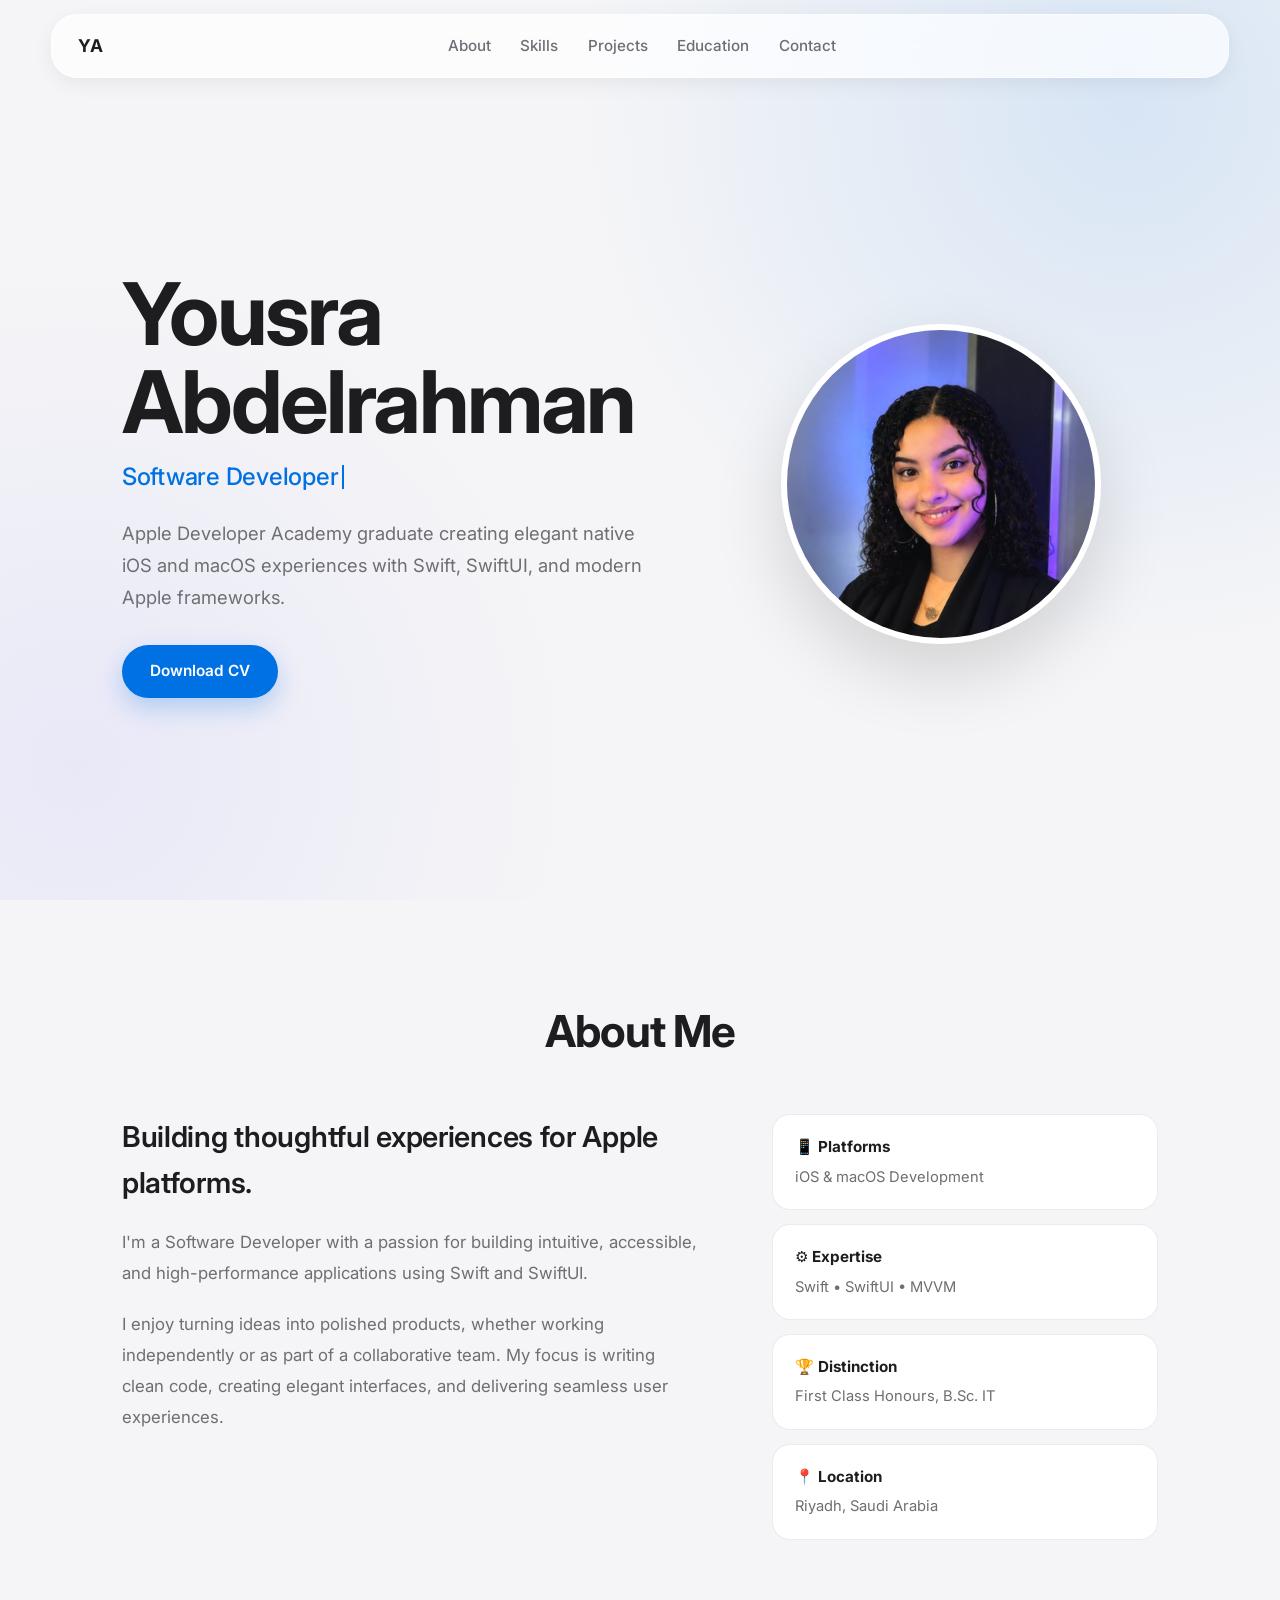
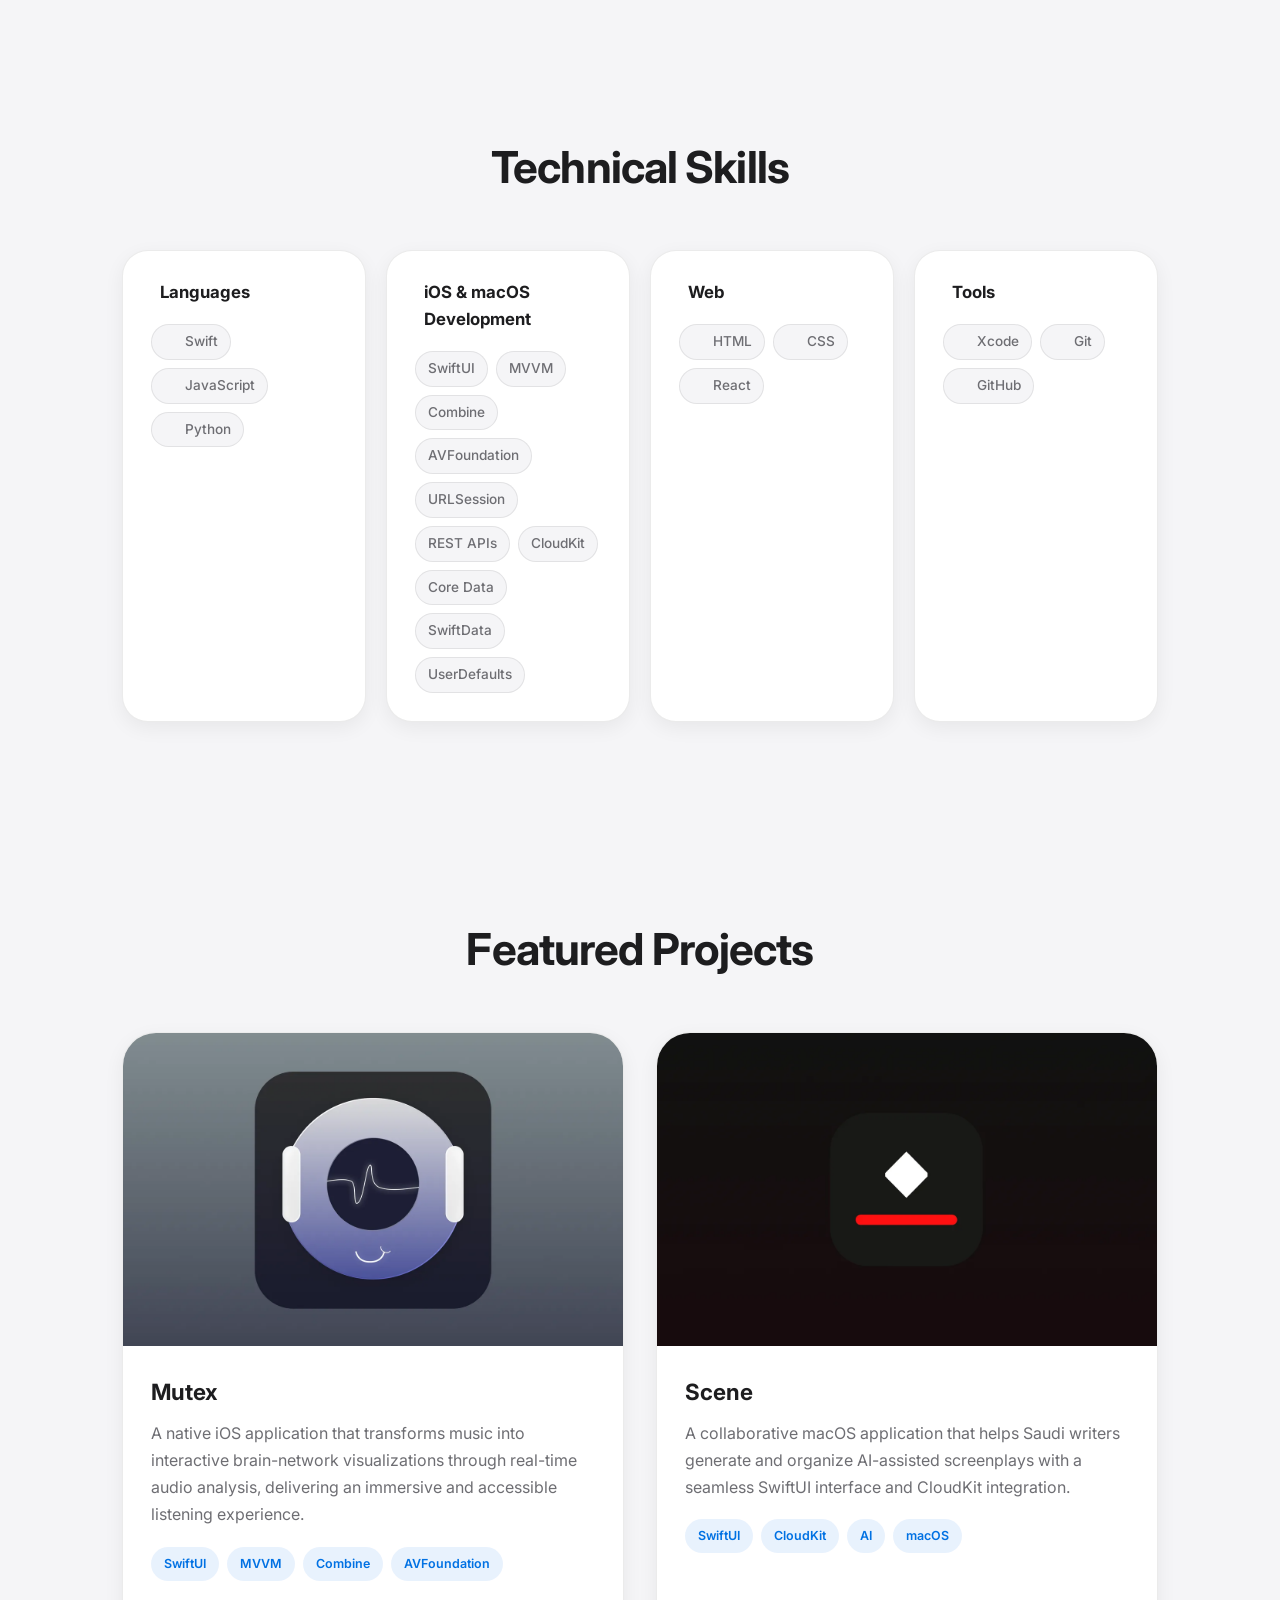
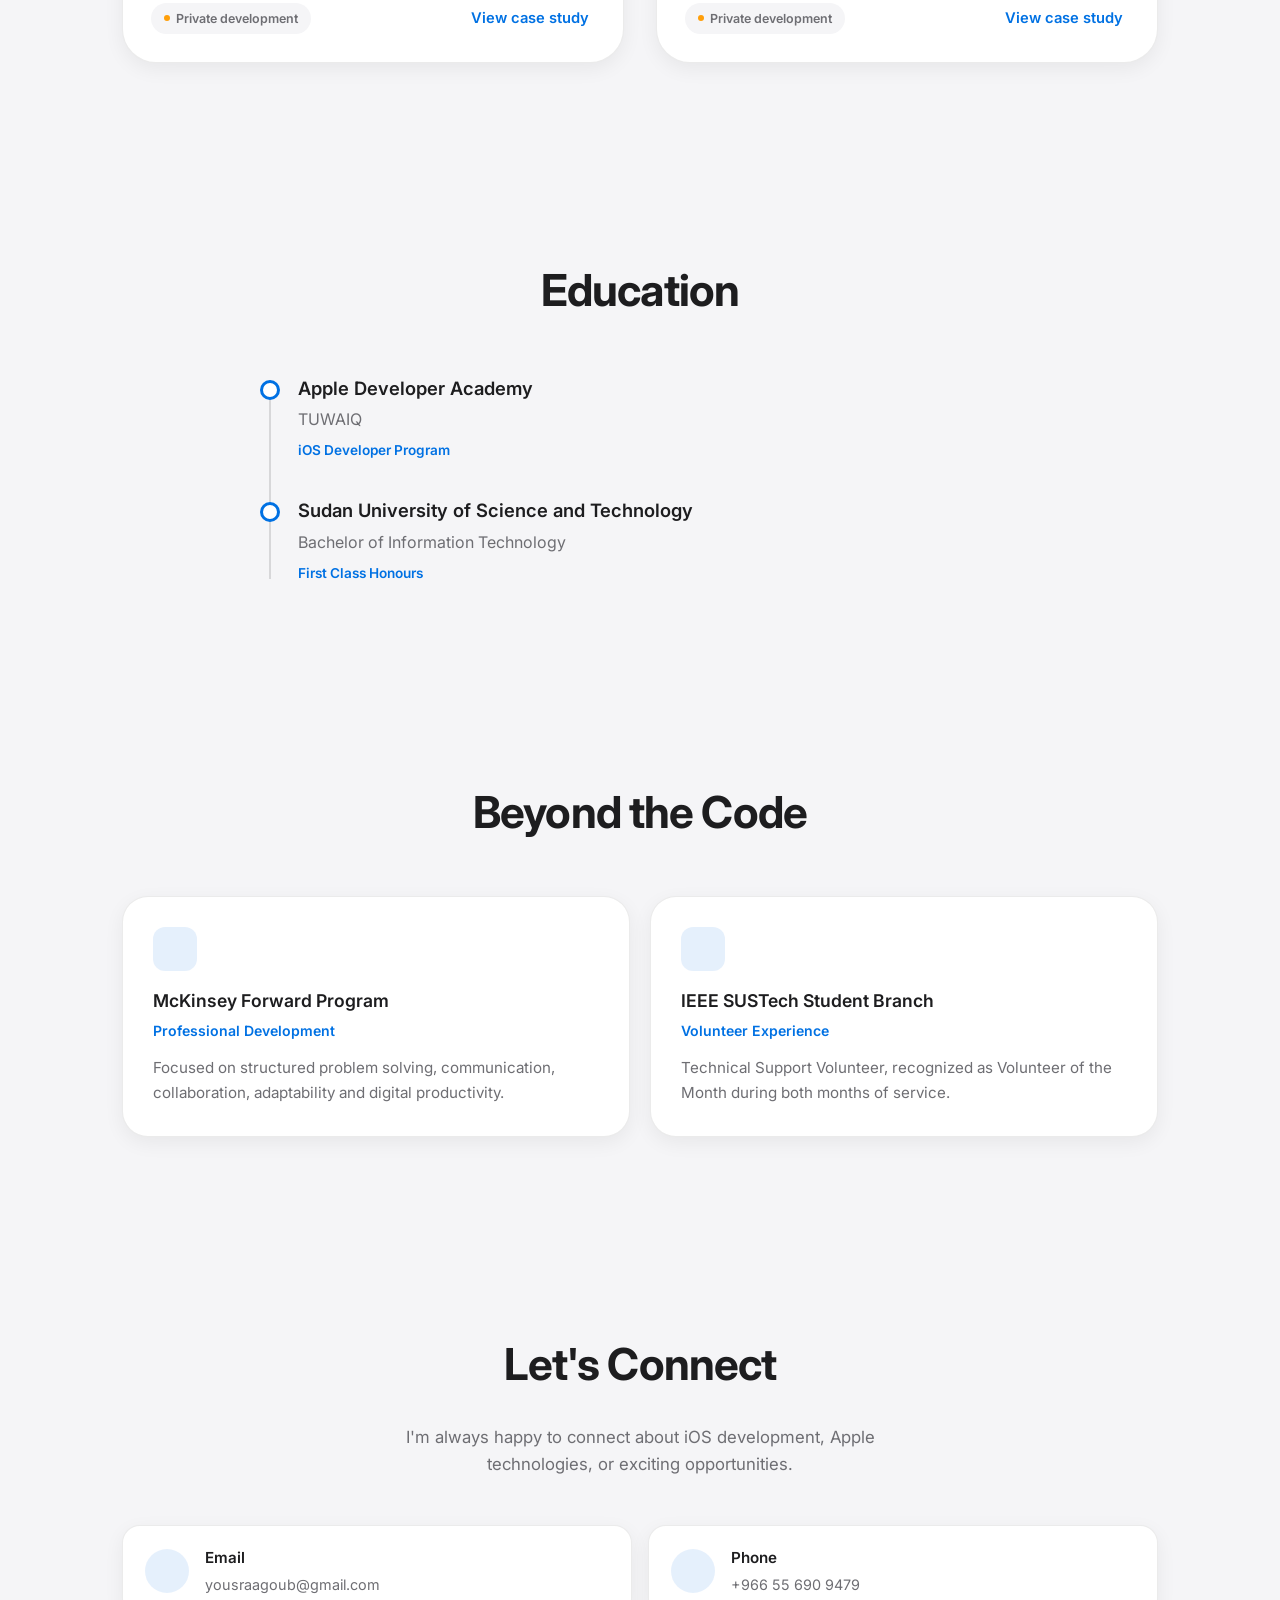
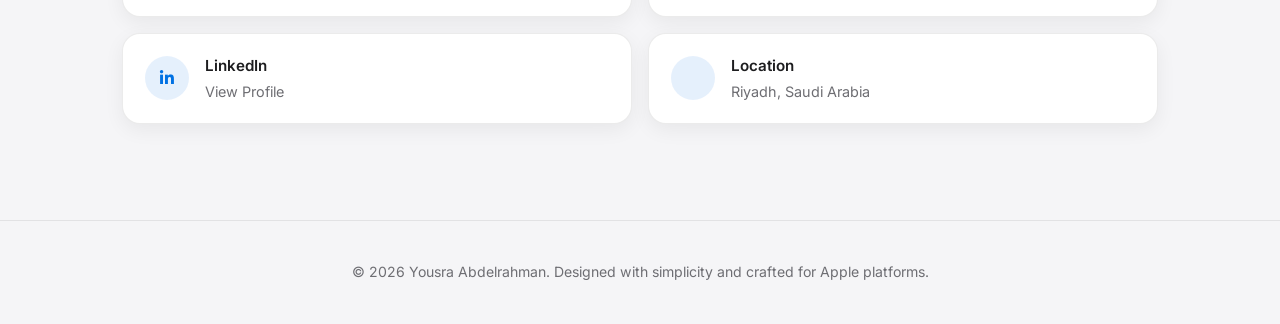
==== index.html @ 07423d0b "Remove commented LinkedIn icon image Removed commented-out LinkedIn icon image from contact card." ====
<!DOCTYPE html>
<html lang="en">
<head>
  
<link rel="stylesheet" href="https://cdnjs.cloudflare.com/ajax/libs/font-awesome/6.7.2/css/all.min.css">
<meta charset="UTF-8">
<meta name="viewport" content="width=device-width, initial-scale=1.0">

<title>Yousra Abdelrahman | iOS & Software Developer</title>

<meta name="description" content="Portfolio of Yousra Abdelrahman, Apple Developer Academy graduate specializing in Swift, SwiftUI, iOS and macOS development.">
<meta name="keywords" content="iOS Developer, Swift, SwiftUI, Apple Developer Academy, Portfolio">

<meta property="og:title" content="Yousra Abdelrahman | iOS & Software Developer">
<meta property="og:description" content="Apple Developer Academy graduate building native iOS and macOS apps with Swift and SwiftUI.">
<meta property="og:type" content="website">
<meta property="og:image" content="assets/profile.jpg">
<meta name="theme-color" content="#0071e3">

<link rel="stylesheet" href="style.css">

<link rel="preconnect" href="https://fonts.googleapis.com">
<link rel="preconnect" href="https://fonts.gstatic.com" crossorigin>
<link href="https://fonts.googleapis.com/css2?family=Inter:wght@400;500;600;700&display=swap" rel="stylesheet">

<script type="application/ld+json">
{
  "@context": "https://schema.org",
  "@type": "Person",
  "name": "Yousra Abdelrahman",
  "jobTitle": "iOS & Software Developer",
  "description": "Apple Developer Academy graduate specializing in Swift, SwiftUI, iOS and macOS development.",
  "email": "mailto:yousraagoub@gmail.com",
  "sameAs": ["https://linkedin.com/in/yousra-a-5026151b5"],
  "address": { "@type": "PostalAddress", "addressLocality": "Riyadh", "addressCountry": "SA" }
}
</script>
</head>

<body>

<script>
(function(){
  try{
    var t = localStorage.getItem("theme");
    var dark = t === "dark" || (!t && window.matchMedia("(prefers-color-scheme: dark)").matches);
    if (dark) document.body.classList.add("dark");
  } catch(e) {}
})();
</script>

<div id="progress-bar"></div>

<header>
<nav class="navbar">
  <a href="#" class="logo">YA</a>

  <ul class="nav-links">
    <li><a href="#about">About</a></li>
    <li><a href="#skills">Skills</a></li>
    <li><a href="#projects">Projects</a></li>
    <li><a href="#education">Education</a></li>
    <li><a href="#contact">Contact</a></li>
  </ul>

  <div class="nav-actions">
    <button id="themeToggle" class="icon-btn" aria-label="Toggle dark mode">
      <i data-lucide="moon"></i>
    </button>
    <button class="icon-btn menu-btn" aria-label="Toggle menu" aria-expanded="false">
      <i data-lucide="menu"></i>
    </button>
  </div>
</nav>
</header>

<main>

<!-- HERO -->
<section class="hero">
  <div class="hero-container">
    <div class="hero-text">
      <h1>Yousra Abdelrahman</h1>
      <h2><span class="typing">Software Developer</span></h2>
      <p class="hero-description">
        Apple Developer Academy graduate creating elegant native iOS and macOS experiences with Swift, SwiftUI, and modern Apple frameworks.
      </p>
      <div class="hero-buttons">
        <a href="assets/Yousra_Abdelrahman_CV.pdf" class="btn btn-primary" download>Download CV</a>
      </div>
    </div>

    <div class="hero-image">
      <div class="image-card">
        <img src="assets/profile.jpg" alt="Portrait of Yousra Abdelrahman" width="320" height="320">
      </div>
    </div>
  </div>
</section>

<!-- ABOUT -->
<section id="about">
  <div class="section-title reveal">About Me</div>

  <div class="about-layout">
    <div class="about-text reveal">
      <h3>Building thoughtful experiences for Apple platforms.</h3>
      <p>
        I'm a Software Developer with a passion for building intuitive, accessible, and high-performance applications using Swift and SwiftUI.
      </p>
      <p>
        I enjoy turning ideas into polished products, whether working independently or as part of a collaborative team. My focus is writing clean code, creating elegant interfaces, and delivering seamless user experiences.
      </p>
    </div>

    <div class="about-highlights">
      <div class="highlight-card"><h4>📱 Platforms</h4><p>iOS & macOS Development</p></div>
      <div class="highlight-card"><h4>⚙️ Expertise</h4><p>Swift • SwiftUI • MVVM</p></div>
      <div class="highlight-card"><h4>🏆 Distinction</h4><p>First Class Honours, B.Sc. IT</p></div>
      <div class="highlight-card"><h4>📍 Location</h4><p>Riyadh, Saudi Arabia</p></div>
    </div>
  </div>
</section>

<!-- SKILLS -->
<section id="skills">
  <div class="section-title reveal">Technical Skills</div>

  <div class="skills-grid">
    <div class="skill-card reveal">
      <h3><i data-lucide="languages"></i> Languages</h3>
      <ul>
        <li><img class="skill-logo" src="https://cdn.simpleicons.org/swift/6e6e73" alt="" loading="lazy">Swift</li>
        <li><img class="skill-logo" src="https://cdn.simpleicons.org/javascript/6e6e73" alt="" loading="lazy">JavaScript</li>
        <li><img class="skill-logo" src="https://cdn.simpleicons.org/python/6e6e73" alt="" loading="lazy">Python</li>
      </ul>
    </div>
    <div class="skill-card reveal">
      <h3><i data-lucide="smartphone"></i> iOS & macOS Development</h3>
      <ul><li>SwiftUI</li><li>MVVM</li><li>Combine</li><li>AVFoundation</li><li>URLSession</li><li>REST APIs</li><li>CloudKit</li><li>Core Data</li><li>SwiftData</li><li>UserDefaults</li></ul>
    </div>
    <div class="skill-card reveal">
      <h3><i data-lucide="code-xml"></i> Web</h3>
      <ul>
        <li><img class="skill-logo" src="https://cdn.simpleicons.org/html5/6e6e73" alt="" loading="lazy">HTML</li>
        <li><img class="skill-logo" src="https://cdn.simpleicons.org/css/6e6e73" alt="" loading="lazy">CSS</li>
        <li><img class="skill-logo" src="https://cdn.simpleicons.org/react/6e6e73" alt="" loading="lazy">React</li>
      </ul>
    </div>
    <div class="skill-card reveal">
      <h3><i data-lucide="wrench"></i> Tools</h3>
      <ul>
        <li><img class="skill-logo" src="https://cdn.simpleicons.org/xcode/6e6e73" alt="" loading="lazy">Xcode</li>
        <li><img class="skill-logo" src="https://cdn.simpleicons.org/git/6e6e73" alt="" loading="lazy">Git</li>
        <li><img class="skill-logo" src="https://cdn.simpleicons.org/github/6e6e73" alt="" loading="lazy">GitHub</li>
      </ul>
    </div>
  </div>
</section>

<!-- PROJECTS -->
<section id="projects">
  <div class="section-title reveal">Featured Projects</div>

  <div class="projects-grid">

    <a href="projects/mutex.html" class="project-card reveal">
      <div class="project-thumb"><img src="assets/mutex.webp" alt="Mutex app screenshot" loading="lazy" width="1800" height="810"></div>
      <div class="project-content">
        <h3>Mutex</h3>
        <p>A native iOS application that transforms music into interactive brain-network visualizations through real-time audio analysis, delivering an immersive and accessible listening experience.</p>
        <div class="tags">
          <span>SwiftUI</span><span>MVVM</span><span>Combine</span><span>AVFoundation</span>
        </div>
        <div class="project-footer">
          <span class="project-status"><span class="dot"></span> Private development</span>
          <span class="project-link">View case study <i data-lucide="arrow-right"></i></span>
        </div>
      </div>
    </a>

    <a href="projects/scene.html" class="project-card reveal">
      <div class="project-thumb"><img src="assets/scene.webp" alt="Scene app screenshot" loading="lazy" width="1800" height="810"></div>
      <div class="project-content">
        <h3>Scene</h3>
        <p>A collaborative macOS application that helps Saudi writers generate and organize AI-assisted screenplays with a seamless SwiftUI interface and CloudKit integration.</p>
        <div class="tags">
          <span>SwiftUI</span><span>CloudKit</span><span>AI</span><span>macOS</span>
        </div>
        <div class="project-footer">
          <span class="project-status"><span class="dot"></span> Private development</span>
          <span class="project-link">View case study <i data-lucide="arrow-right"></i></span>
        </div>
      </div>
    </a>

  </div>
</section>

<!-- EDUCATION -->
<section id="education">
  <div class="section-title reveal">Education</div>

  <div class="timeline">
    <div class="timeline-item reveal">
      <h3>Apple Developer Academy</h3>
      <p>TUWAIQ</p>
      <span>iOS Developer Program</span>
    </div>
    <div class="timeline-item reveal">
      <h3>Sudan University of Science and Technology</h3>
      <p>Bachelor of Information Technology</p>
      <span>First Class Honours</span>
    </div>
  </div>
</section>

<!-- BEYOND THE CODE (Professional Development + Volunteering, merged) -->
<section id="beyond">
  <div class="section-title reveal">Beyond the Code</div>

  <div class="beyond-grid">
    <div class="beyond-card reveal">
      <div class="beyond-icon"><i data-lucide="briefcase-business"></i></div>
      <h3>McKinsey Forward Program</h3>
      <p class="beyond-org">Professional Development</p>
      <p>Focused on structured problem solving, communication, collaboration, adaptability and digital productivity.</p>
    </div>

    <div class="beyond-card reveal">
      <div class="beyond-icon"><i data-lucide="heart-handshake"></i></div>
      <h3>IEEE SUSTech Student Branch</h3>
      <p class="beyond-org">Volunteer Experience</p>
      <p>Technical Support Volunteer, recognized as Volunteer of the Month during both months of service.</p>
    </div>
  </div>
</section>

<!-- CONTACT -->
<section id="contact">
  <div class="section-title reveal">Let's Connect</div>
  <p class="contact-intro reveal">
    I'm always happy to connect about iOS development, Apple technologies, or exciting opportunities.
  </p>

  <div class="contact-grid">
    <a class="contact-card reveal" href="mailto:yousraagoub@gmail.com">
      <span class="icon-wrap"><i data-lucide="mail"></i></span>
      <div><h3>Email</h3><p>yousraagoub@gmail.com</p></div>
    </a>

    <a class="contact-card reveal" href="tel:+966556909479">
      <span class="icon-wrap"><i data-lucide="phone"></i></span>
      <div><h3>Phone</h3><p>+966 55 690 9479</p></div>
    </a>

    <a class="contact-card reveal" href="https://linkedin.com/in/yousra-a-5026151b5" target="_blank" rel="noopener">
      <span class="icon-wrap"><i class="fa-brands fa-linkedin-in"></i></span>
      <div><h3>LinkedIn</h3><p>View Profile</p></div>
    </a>

    <div class="contact-card reveal">
      <span class="icon-wrap"><i data-lucide="map-pin"></i></span>
      <div><h3>Location</h3><p>Riyadh, Saudi Arabia</p></div>
    </div>
  </div>
</section>

</main>

<footer>
  <p>© <span class="current-year">2026</span> Yousra Abdelrahman. Designed with simplicity and crafted for Apple platforms.</p>
</footer>

<button class="back-to-top" aria-label="Back to top">
  <i data-lucide="arrow-up"></i>
</button>

<script src="https://unpkg.com/lucide@latest"></script>
<script src="script.js"></script>

</body>
</html>
---- style.css ----
/* ==========================================================
   Yousra Ali — Portfolio
   Design system + components (mobile-first)
   ========================================================== */

/* ---------- Design tokens ---------- */
:root{
  /* color */
  --accent:#0071e3;
  --accent-hover:#2997ff;
  --bg:#f5f5f7;
  --surface:#ffffff;
  --surface-2:#fbfbfd;
  --text:#1d1d1f;
  --text-secondary:#6e6e73;
  --border:rgba(0,0,0,.08);
  --border-strong:rgba(0,0,0,.12);
  --shadow-sm:0 6px 20px rgba(0,0,0,.06);
  --shadow-md:0 16px 40px rgba(0,0,0,.08);
  --shadow-lg:0 30px 70px rgba(0,0,0,.14);

  /* type — SF on Apple devices, Inter everywhere else */
  --font-sans:-apple-system,BlinkMacSystemFont,"SF Pro Display","SF Pro Text","Inter",system-ui,"Segoe UI",Roboto,sans-serif;

  /* radius scale */
  --r-sm:12px;
  --r-md:18px;
  --r-lg:26px;
  --r-xl:34px;
  --r-full:999px;

  /* spacing scale */
  --sp-1:.5rem;
  --sp-2:.75rem;
  --sp-3:1.25rem;
  --sp-4:2rem;
  --sp-5:3rem;
  --sp-6:5rem;
  --sp-7:8rem;

  --navbar-h:64px;
  --ease:cubic-bezier(.22,.61,.36,1);
  --transition:.35s var(--ease);

  --max:1180px;
}

body.dark{
  --bg:#000000;
  --surface:#1c1c1e;
  --surface-2:#161617;
  --text:#f5f5f7;
  --text-secondary:#98989d;
  --border:rgba(255,255,255,.09);
  --border-strong:rgba(255,255,255,.16);
  --shadow-sm:0 6px 20px rgba(0,0,0,.35);
  --shadow-md:0 16px 40px rgba(0,0,0,.45);
  --shadow-lg:0 30px 70px rgba(0,0,0,.55);
}

/* ---------- Reset ---------- */
*,*::before,*::after{margin:0;padding:0;box-sizing:border-box;}
html{scroll-behavior:smooth;}
@media (prefers-reduced-motion:reduce){
  html{scroll-behavior:auto;}
  *,*::before,*::after{animation-duration:.001ms!important;animation-iteration-count:1!important;transition-duration:.001ms!important;scroll-behavior:auto!important;}
}
body{
  font-family:var(--font-sans);
  background:var(--bg);
  color:var(--text);
  line-height:1.6;
  overflow-x:hidden;
  -webkit-font-smoothing:antialiased;
  transition:background .4s var(--ease),color .4s var(--ease);
}
img{max-width:100%;display:block;user-select:none;-webkit-user-drag:none;}
a{color:inherit;text-decoration:none;}
ul{list-style:none;}
button{font-family:inherit;border:none;background:none;cursor:pointer;color:inherit;}
input,textarea{font-family:inherit;}
::selection{background:var(--accent);color:#fff;}

::-webkit-scrollbar{width:10px;}
::-webkit-scrollbar-thumb{background:var(--accent);border-radius:20px;}
::-webkit-scrollbar-track{background:transparent;}

button:focus-visible,a:focus-visible{
  outline:2px solid var(--accent);
  outline-offset:4px;
  border-radius:6px;
}

/* ---------- Layout helpers ---------- */
.container{width:min(var(--max),92%);margin-inline:auto;}

section{
  padding-block:clamp(4rem,5vw + 2rem,7rem);
  padding-inline:6%;
  position:relative;
}

.section-inner{width:min(var(--max),92%);margin-inline:auto;}

.eyebrow{
  display:inline-block;
  font-size:.8rem;
  font-weight:600;
  letter-spacing:.06em;
  text-transform:uppercase;
  color:var(--accent);
  margin-bottom:var(--sp-2);
}

.section-title{
  font-size:clamp(1.9rem,1.4rem + 2vw,2.75rem);
  font-weight:700;
  letter-spacing:-.02em;
  margin-bottom:var(--sp-5);
  text-align:center;
}

.section-title.align-left{text-align:left;margin-bottom:var(--sp-4);}

/* ---------- Progress bar ---------- */
#progress-bar{
  position:fixed;
  top:0;left:0;
  width:0%;
  height:3px;
  background:var(--accent);
  z-index:1100;
  transition:width .1s linear;
}

/* ---------- Header / Nav ---------- */
header{
  position:fixed;
  top:0;left:0;
  width:100%;
  z-index:1000;
  display:flex;
  justify-content:center;
  padding-top:14px;
  pointer-events:none;
}

.navbar{
  width:min(1180px,92%);
  min-height:var(--navbar-h);
  padding:0 10px 0 22px;
  display:flex;
  align-items:center;
  justify-content:space-between;
  background:rgba(255,255,255,.72);
  backdrop-filter:blur(20px) saturate(160%);
  -webkit-backdrop-filter:blur(20px) saturate(160%);
  border:1px solid rgba(255,255,255,.5);
  border-radius:var(--r-lg);
  box-shadow:var(--shadow-sm);
  transition:box-shadow .3s var(--ease);
  pointer-events:auto;
}

body.dark .navbar{
  background:rgba(28,28,30,.72);
  border:1px solid rgba(255,255,255,.08);
}

header.scrolled .navbar{box-shadow:var(--shadow-md);}

.logo{
  font-size:1.1rem;
  font-weight:700;
  letter-spacing:.02em;
  padding:10px 4px;
}

.nav-links{
  display:flex;
  align-items:center;
  gap:clamp(18px,2vw,32px);
}

.nav-links a{
  color:var(--text-secondary);
  font-weight:500;
  font-size:.95rem;
  transition:color .25s;
  padding:6px 2px;
  position:relative;
}

.nav-links a::after{
  content:"";
  position:absolute;
  left:0;bottom:-2px;
  width:0;height:2px;
  background:var(--accent);
  transition:width .25s var(--ease);
}

.nav-links a:hover,
.nav-links a.active{color:var(--text);}
.nav-links a:hover::after,
.nav-links a.active::after{width:100%;}

.nav-actions{display:flex;align-items:center;gap:6px;}

.icon-btn{
  width:42px;height:42px;
  border-radius:50%;
  display:flex;align-items:center;justify-content:center;
  transition:background .25s,transform .25s;
}
.icon-btn:hover{background:var(--border);transform:translateY(-1px);}
.icon-btn svg{width:19px;height:19px;}

.menu-btn{display:flex;}

@media (min-width:860px){
  .menu-btn{display:none;}
}

/* mobile nav panel */
@media (max-width:859px){
  .nav-links{
    position:fixed;
    top:calc(var(--navbar-h) + 28px);
    left:0;right:0;
    width:min(92%,420px);
    margin-inline:auto;
    background:var(--surface);
    border:1px solid var(--border);
    border-radius:var(--r-lg);
    flex-direction:column;
    align-items:stretch;
    gap:2px;
    padding:14px;
    box-shadow:var(--shadow-lg);
    opacity:0;
    transform:translateY(-12px) scale(.98);
    pointer-events:none;
    transition:opacity .25s var(--ease),transform .25s var(--ease);
  }
  .nav-links.active{
    opacity:1;
    transform:none;
    pointer-events:auto;
  }
  .nav-links a{
    padding:14px 16px;
    border-radius:var(--r-sm);
    font-size:1.02rem;
  }
  .nav-links a:hover{background:var(--bg);}
  .nav-links a::after{display:none;}
}

/* ---------- Buttons ---------- */
.btn{
  display:inline-flex;
  align-items:center;
  justify-content:center;
  gap:8px;
  padding:14px 28px;
  border-radius:var(--r-full);
  font-weight:600;
  font-size:.96rem;
  transition:transform .3s var(--ease),box-shadow .3s var(--ease),background .3s;
  position:relative;
  overflow:hidden;
  white-space:nowrap;
}

.btn-primary{
  background:var(--accent);
  color:#fff;
  box-shadow:0 10px 24px rgba(0,113,227,.25);
}
.btn-primary:hover{background:var(--accent-hover);transform:translateY(-3px);box-shadow:0 16px 32px rgba(0,113,227,.32);}

.btn-secondary{
  background:var(--surface);
  border:1px solid var(--border-strong);
  color:var(--text);
}
.btn-secondary:hover{transform:translateY(-3px);box-shadow:var(--shadow-sm);}

.btn-block{width:100%;}

/* ripple */
.ripple{
  position:absolute;
  border-radius:50%;
  background:rgba(255,255,255,.5);
  transform:scale(0);
  animation:ripple .6s var(--ease);
  pointer-events:none;
}
.btn-secondary .ripple{background:rgba(0,0,0,.08);}
@keyframes ripple{to{transform:scale(2.6);opacity:0;}}

/* ---------- Hero ---------- */
.hero{
  min-height:100svh;
  display:flex;
  align-items:center;
  padding:calc(var(--navbar-h) + 64px) 6% 60px;
  background:
    radial-gradient(circle at 88% 12%,rgba(0,113,227,.12),transparent 40%),
    radial-gradient(circle at 6% 85%,rgba(120,120,255,.10),transparent 35%),
    var(--bg);
}

.hero-container{
  width:min(var(--max),92%);
  margin-inline:auto;
  display:grid;
  grid-template-columns:1fr;
  gap:48px;
  align-items:center;
  text-align:center;
}

.hero-text{max-width:640px;margin-inline:auto;}

.hero-text h1{
  font-size:clamp(2.6rem,8vw,5.4rem);
  font-weight:700;
  line-height:1.02;
  letter-spacing:-.03em;
  margin-bottom:var(--sp-2);
}

.hero-text h2{
  font-size:clamp(1.15rem,3vw,1.5rem);
  font-weight:500;
  color:var(--accent);
  margin-bottom:var(--sp-3);
  letter-spacing:-.01em;
  min-height:1.6em;
}

.typing::after{
  content:"";
  display:inline-block;
  width:2px;height:1em;
  background:var(--accent);
  margin-left:3px;
  vertical-align:-.15em;
  animation:blink 1s step-end infinite;
}
@keyframes blink{50%{opacity:0;}}

.hero-description{
  font-size:clamp(1rem,1.6vw,1.15rem);
  line-height:1.75;
  color:var(--text-secondary);
  margin-bottom:var(--sp-4);
  max-width:540px;
  margin-inline:auto;
}

.hero-buttons{
  display:flex;
  gap:14px;
  flex-wrap:wrap;
  justify-content:center;
}

.hero-image{display:flex;justify-content:center;align-items:center;}

.image-card{position:relative;width:clamp(200px,45vw,320px);}
.image-card::before{
  content:"";
  position:absolute;
  inset:-28px;
  border-radius:50%;
  background:radial-gradient(rgba(0,113,227,.2),transparent 70%);
  z-index:-1;
}

.hero-image img{
  display:block;
  width:clamp(200px,45vw,320px);
  height:clamp(200px,45vw,320px);
  flex-shrink:0;
  object-fit:cover;
  border-radius:50%;
  border:6px solid var(--surface);
  box-shadow:var(--shadow-lg);
}

@media (min-width:900px){
  .hero-container{
    grid-template-columns:1.1fr .9fr;
    text-align:left;
    gap:70px;
  }
  .hero-text{margin-inline:0;}
  .hero-description{margin-inline:0;}
  .hero-buttons{justify-content:flex-start;}
  .hero-image{order:2;}
}

/* ---------- About ---------- */
.about-layout{
  width:min(var(--max),92%);
  margin-inline:auto;
  display:grid;
  gap:36px;
}

@media (min-width:900px){
  .about-layout{grid-template-columns:1.2fr .8fr;gap:70px;align-items:start;}
}

.about-text h3{
  font-size:clamp(1.4rem,2.4vw,1.8rem);
  font-weight:600;
  letter-spacing:-.01em;
  margin-bottom:var(--sp-3);
}

.about-text p{
  color:var(--text-secondary);
  font-size:1.05rem;
  line-height:1.85;
  margin-bottom:var(--sp-3);
}

.about-highlights{display:grid;gap:14px;grid-template-columns:1fr;}
@media (min-width:480px){.about-highlights{grid-template-columns:1fr 1fr;}}
@media (min-width:900px){.about-highlights{grid-template-columns:1fr;}}

.highlight-card{
  background:var(--surface);
  padding:20px 22px;
  border-radius:var(--r-md);
  border:1px solid var(--border);
}
.highlight-card h4{font-size:.95rem;margin-bottom:6px;}
.highlight-card p{color:var(--text-secondary);font-size:.92rem;}

/* ---------- Skills ---------- */
.skills-grid{
  width:min(var(--max),92%);
  margin-inline:auto;
  display:grid;
  grid-template-columns:1fr;
  gap:20px;
}
@media (min-width:600px){.skills-grid{grid-template-columns:1fr 1fr;}}
@media (min-width:1000px){.skills-grid{grid-template-columns:repeat(4,1fr);}}

.skill-card{
  background:var(--surface);
  padding:28px;
  border-radius:var(--r-lg);
  border:1px solid var(--border);
  box-shadow:var(--shadow-sm);
}
.skill-card h3{
  font-size:1.05rem;
  margin-bottom:18px;
  display:flex;
  align-items:center;
  gap:9px;
}
.skill-card h3 svg{
  width:19px;height:19px;
  color:var(--accent);
  flex-shrink:0;
}
.skill-card ul{display:flex;flex-wrap:wrap;gap:8px;}
.skill-card li{
  display:inline-flex;
  align-items:center;
  gap:7px;
  font-size:.85rem;
  font-weight:500;
  color:var(--text-secondary);
  background:var(--bg);
  border:1px solid var(--border);
  padding:6px 12px;
  border-radius:var(--r-full);
}
.skill-logo{width:14px;height:14px;flex-shrink:0;}

/* ---------- Projects ---------- */
.projects-grid{
  width:min(var(--max),92%);
  margin-inline:auto;
  display:grid;
  grid-template-columns:1fr;
  gap:32px;
}
@media (min-width:720px){.projects-grid{grid-template-columns:1fr 1fr;}}

.project-card{
  display:flex;
  flex-direction:column;
  background:var(--surface);
  border-radius:var(--r-xl);
  overflow:hidden;
  border:1px solid var(--border);
  box-shadow:var(--shadow-sm);
  transition:transform .4s var(--ease),box-shadow .4s var(--ease);
}
@media (hover:hover){
  .project-card:hover{transform:translateY(-8px);box-shadow:var(--shadow-lg);}
  .project-card:hover .project-thumb img{transform:scale(1.045);}
}

.project-thumb{
  aspect-ratio:16/10;
  overflow:hidden;
  background:var(--surface-2);
}
.project-thumb img{
  width:100%;height:100%;
  object-fit:cover;
  transition:transform .6s var(--ease);
}

.project-content{padding:28px;display:flex;flex-direction:column;flex:1;}

.project-content h3{font-size:1.4rem;font-weight:700;margin-bottom:10px;}
.project-content p{color:var(--text-secondary);line-height:1.7;margin-bottom:18px;}

.tags{display:flex;flex-wrap:wrap;gap:8px;margin-bottom:22px;}
.tags span{
  font-size:.78rem;
  font-weight:600;
  padding:7px 13px;
  border-radius:var(--r-full);
  background:rgba(0,113,227,.09);
  color:var(--accent);
}
body.dark .tags span{background:rgba(41,151,255,.14);}

.project-footer{
  margin-top:auto;
  display:flex;
  align-items:center;
  justify-content:space-between;
  gap:12px;
  flex-wrap:wrap;
}

.project-link{
  display:inline-flex;
  align-items:center;
  gap:6px;
  font-weight:600;
  font-size:.92rem;
  color:var(--accent);
}
.project-link svg{width:16px;height:16px;transition:transform .25s var(--ease);}
.project-card:hover .project-link svg{transform:translateX(3px);}

.project-status{
  display:inline-flex;
  align-items:center;
  gap:6px;
  padding:6px 13px;
  border-radius:var(--r-full);
  background:var(--bg);
  color:var(--text-secondary);
  font-size:.78rem;
  font-weight:600;
}
.project-status .dot{width:6px;height:6px;border-radius:50%;background:#ff9f0a;}

/* ---------- Timeline (Education) ---------- */
.timeline{
  width:min(760px,92%);
  margin-inline:auto;
  position:relative;
}
.timeline::before{
  content:"";
  position:absolute;
  left:9px;top:6px;bottom:6px;
  width:2px;
  background:var(--border-strong);
}
.timeline-item{position:relative;padding-left:38px;margin-bottom:34px;}
.timeline-item:last-child{margin-bottom:0;}
.timeline-item::before{
  content:"";
  position:absolute;
  left:0;top:6px;
  width:20px;height:20px;
  border-radius:50%;
  background:var(--surface);
  border:3px solid var(--accent);
}
.timeline-item h3{font-size:1.15rem;font-weight:600;margin-bottom:4px;}
.timeline-item p{color:var(--text-secondary);margin-bottom:4px;}
.timeline-item span{font-size:.85rem;font-weight:600;color:var(--accent);}

/* ---------- Beyond the code (volunteering + prof dev) ---------- */
.beyond-grid{
  width:min(var(--max),92%);
  margin-inline:auto;
  display:grid;
  grid-template-columns:1fr;
  gap:20px;
}
@media (min-width:700px){.beyond-grid{grid-template-columns:1fr 1fr;}}

.beyond-card{
  background:var(--surface);
  border:1px solid var(--border);
  border-radius:var(--r-lg);
  padding:30px;
  box-shadow:var(--shadow-sm);
}
.beyond-icon{
  width:44px;height:44px;
  border-radius:12px;
  background:rgba(0,113,227,.1);
  color:var(--accent);
  display:flex;align-items:center;justify-content:center;
  margin-bottom:16px;
}
body.dark .beyond-icon{background:rgba(41,151,255,.16);}
.beyond-icon svg{width:22px;height:22px;}
.beyond-card h3{font-size:1.1rem;font-weight:600;margin-bottom:4px;}
.beyond-card .beyond-org{color:var(--accent);font-size:.88rem;font-weight:600;margin-bottom:12px;}
.beyond-card p{color:var(--text-secondary);font-size:.95rem;line-height:1.7;}

/* ---------- Contact ---------- */
.contact-intro{
  max-width:560px;
  margin:0 auto var(--sp-5);
  text-align:center;
  color:var(--text-secondary);
  font-size:1.05rem;
  margin-top:-24px;
}

.contact-grid{
  width:min(var(--max),92%);
  margin-inline:auto;
  display:grid;
  grid-template-columns:1fr;
  gap:16px;
}
@media (min-width:640px){.contact-grid{grid-template-columns:1fr 1fr;}}

.contact-card{
  display:flex;
  align-items:center;
  gap:16px;
  padding:20px 22px;
  background:var(--surface);
  border:1px solid var(--border);
  border-radius:var(--r-md);
  box-shadow:var(--shadow-sm);
  transition:transform .3s var(--ease),box-shadow .3s var(--ease);
}
@media (hover:hover){
  a.contact-card:hover{transform:translateY(-5px);box-shadow:var(--shadow-md);}
}
.contact-card .icon-wrap{
  width:44px;height:44px;
  flex-shrink:0;
  border-radius:50%;
  background:rgba(0,113,227,.1);
  color:var(--accent);
  display:flex;align-items:center;justify-content:center;
}
body.dark .contact-card .icon-wrap{background:rgba(41,151,255,.16);}
.contact-card .icon-wrap svg,
.contact-card .icon-wrap img{width:19px;height:19px;}
.contact-card h3{font-size:.95rem;font-weight:600;margin-bottom:2px;}
.contact-card p{color:var(--text-secondary);font-size:.9rem;word-break:break-word;}

/* ---------- Footer ---------- */
footer{
  padding:40px 6%;
  border-top:1px solid var(--border);
  text-align:center;
}
footer p{color:var(--text-secondary);font-size:.88rem;}

/* ---------- Back to top ---------- */
.back-to-top{
  position:fixed;
  right:18px;
  bottom:18px;
  width:46px;height:46px;
  border-radius:50%;
  background:var(--surface);
  border:1px solid var(--border);
  color:var(--text);
  display:flex;align-items:center;justify-content:center;
  box-shadow:var(--shadow-md);
  opacity:0;
  transform:translateY(10px);
  pointer-events:none;
  transition:opacity .3s var(--ease),transform .3s var(--ease);
  z-index:900;
}
.back-to-top.show{opacity:1;transform:none;pointer-events:auto;}
.back-to-top svg{width:18px;height:18px;}

/* ---------- Scroll reveal ---------- */
.reveal{opacity:0;transform:translateY(28px);transition:opacity .8s var(--ease),transform .8s var(--ease);}
.reveal.active{opacity:1;transform:none;}

/* ==========================================================
   Project case-study page
   ========================================================== */

.case-hero{
  padding-top:calc(var(--navbar-h) + 100px);
  padding-bottom:40px;
}

.case-back{
  display:inline-flex;
  align-items:center;
  gap:6px;
  color:var(--text-secondary);
  font-weight:500;
  font-size:.92rem;
  margin-bottom:28px;
  transition:color .25s,transform .25s;
}
.case-back:hover{color:var(--accent);transform:translateX(-3px);}
.case-back svg{width:16px;height:16px;}

.case-eyebrow{display:flex;gap:10px;flex-wrap:wrap;margin-bottom:18px;}
.case-badge{
  display:inline-flex;align-items:center;gap:6px;
  padding:7px 14px;border-radius:var(--r-full);
  font-size:.8rem;font-weight:600;
  background:var(--surface);border:1px solid var(--border);
  color:var(--text-secondary);
}
.case-badge .dot{width:6px;height:6px;border-radius:50%;background:#ff9f0a;}

.case-hero h1{
  font-size:clamp(2.4rem,6vw,4rem);
  font-weight:700;
  letter-spacing:-.03em;
  margin-bottom:16px;
}
.case-hero .case-tagline{
  font-size:clamp(1.05rem,2vw,1.3rem);
  color:var(--text-secondary);
  max-width:700px;
  margin-bottom:30px;
}

/* showcase gallery — real app/product screenshots (already framed by device mockups) */
.showcase-grid{
  width:min(var(--max),92%);
  margin-inline:auto;
  display:grid;
  grid-template-columns:1fr;
  gap:28px;
}
@media (min-width:640px){
  .showcase-grid.phones{grid-template-columns:repeat(3,1fr);gap:20px;}
}

.showcase-item{
  background:var(--surface);
  border:1px solid var(--border);
  border-radius:var(--r-lg);
  padding:18px 18px 20px;
  box-shadow:var(--shadow-sm);
}
/* .showcase-item img{
  width:100%;
  aspect-ratio: 9 / 16;      
  object-fit: cover;         
  border-radius:var(--r-md);
  display:block;
  margin-bottom:14px;
} */
.showcase-item img{
    width:100%;
    height:auto;
    display:block;
    border-radius:var(--r-md);
    margin-bottom:14px;
}
.showcase-item figcaption{
  color:var(--text-secondary);
  font-size:.92rem;
  line-height:1.6;
  text-align:center;
}

/* demo video, composited inside a real phone-frame screenshot */
.phone-demo-frame{
  position:relative;
  width:min(300px,72vw);
  aspect-ratio:760/1530;
  margin-inline:auto;
}
.phone-demo-frame video{
  position:absolute;
  left:6.7%;
  top:3.3%;
  width:86.6%;
  height:93.4%;
  object-fit:cover;
  border-radius:34px;
  background:#000;
}
.phone-demo-frame img{
  position:absolute;
  inset:0;
  width:100%;
  height:100%;
  pointer-events:none;
  z-index:2;
}

/* at-a-glance */
.glance-grid{
  width:min(var(--max),92%);
  margin-inline:auto;
  display:grid;
  grid-template-columns:1fr 1fr;
  gap:22px 16px;
}
@media (min-width:700px){.glance-grid{grid-template-columns:repeat(4,1fr);}}

.glance-item h4{
  font-size:.78rem;
  text-transform:uppercase;
  letter-spacing:.05em;
  color:var(--text-secondary);
  margin-bottom:6px;
  font-weight:600;
}
.glance-item p{font-size:1.02rem;font-weight:600;}

.case-body{
  width:min(760px,92%);
  margin-inline:auto;
}
.case-body h2{
  font-size:clamp(1.4rem,2.5vw,1.8rem);
  font-weight:700;
  letter-spacing:-.01em;
  margin-bottom:16px;
  margin-top:48px;
}
.case-body h2:first-child{margin-top:0;}
.case-body p{color:var(--text-secondary);font-size:1.05rem;line-height:1.85;margin-bottom:16px;}
.case-body ul{margin-top:8px;}
.case-body li{
  position:relative;
  padding-left:26px;
  color:var(--text-secondary);
  font-size:1.02rem;
  line-height:1.8;
  margin-bottom:10px;
}
.case-body li::before{
  content:"";
  position:absolute;
  left:0;top:.65em;
  width:8px;height:8px;
  border-radius:2px;
  background:var(--accent);
}

.case-cta{
  width:min(760px,92%);
  margin:60px auto 0;
  padding:36px;
  background:var(--surface);
  border:1px solid var(--border);
  border-radius:var(--r-lg);
  text-align:center;
}
.case-cta h3{font-size:1.3rem;margin-bottom:10px;}
.case-cta p{color:var(--text-secondary);margin-bottom:22px;}
.case-cta .hero-buttons{justify-content:center;}

.case-nav-split{
  width:min(var(--max),92%);
  margin:24px auto 0;
  display:flex;
  justify-content:space-between;
  gap:14px;
}
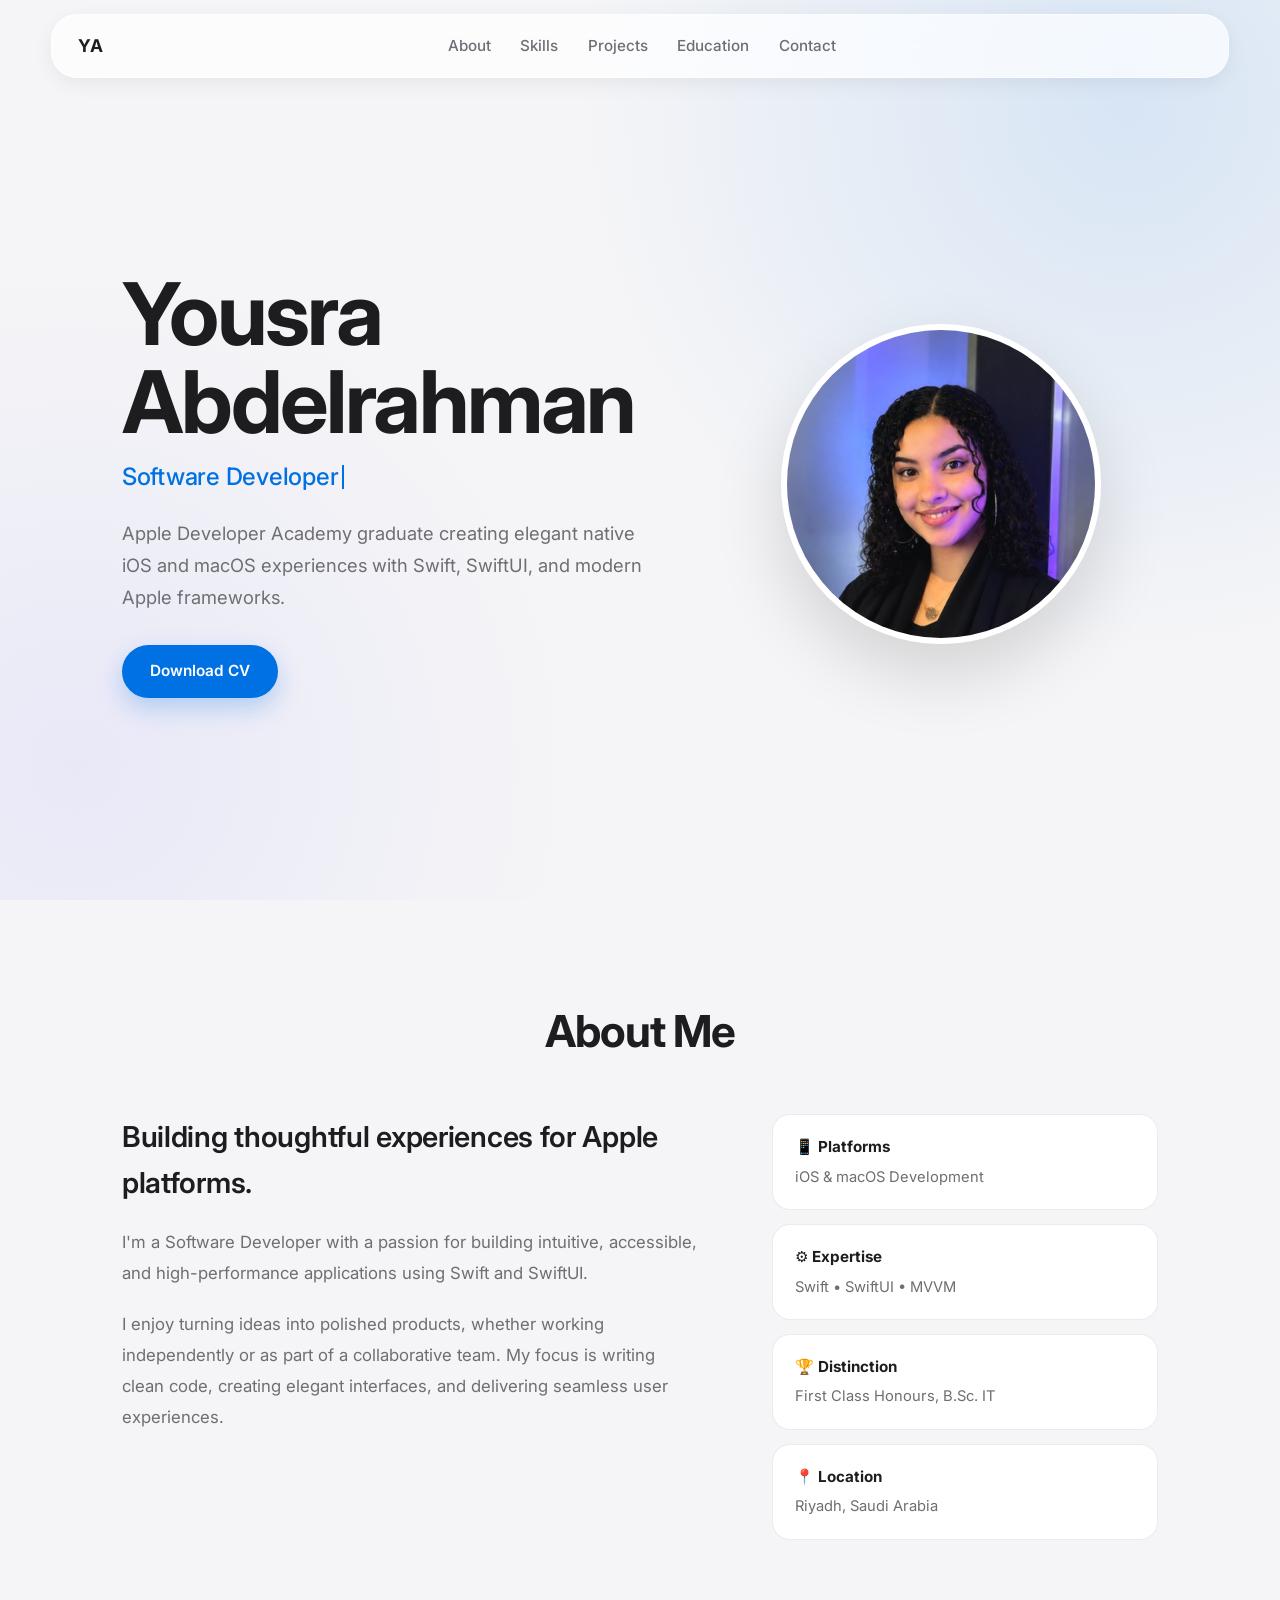
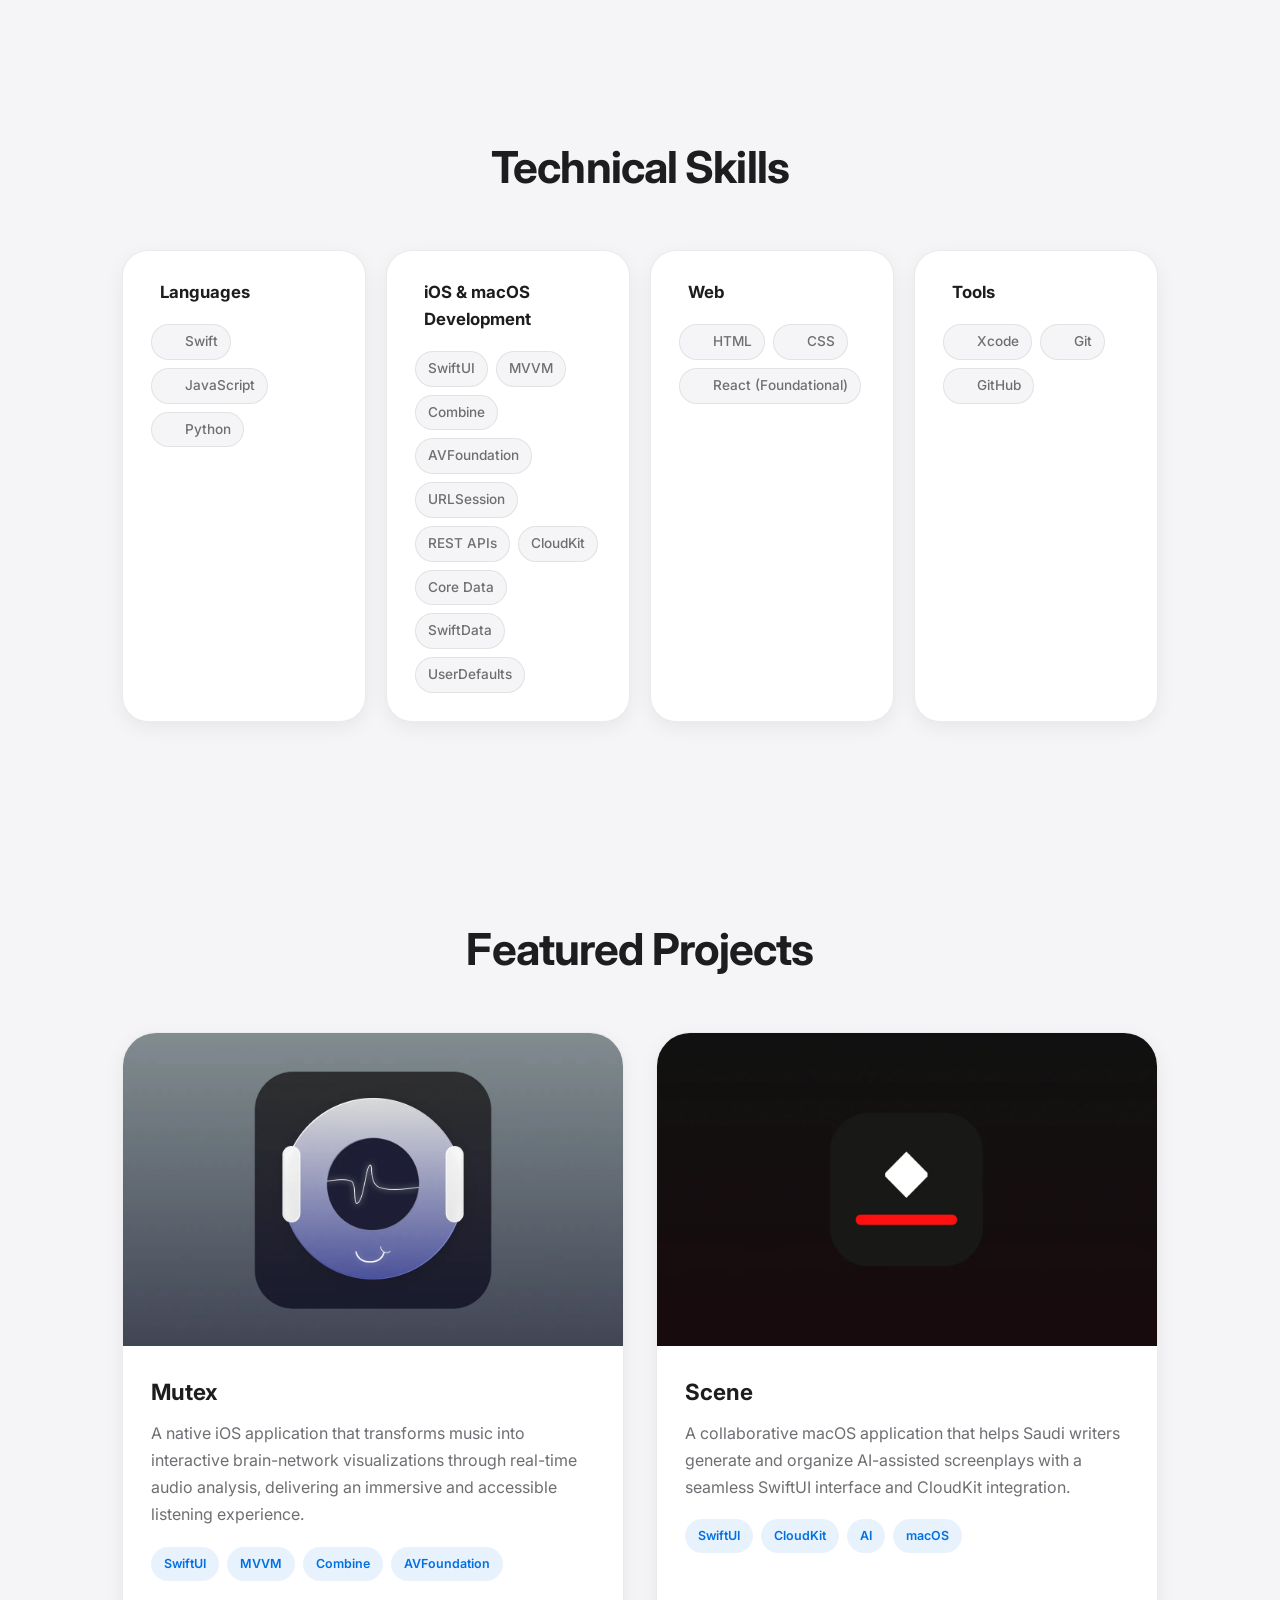
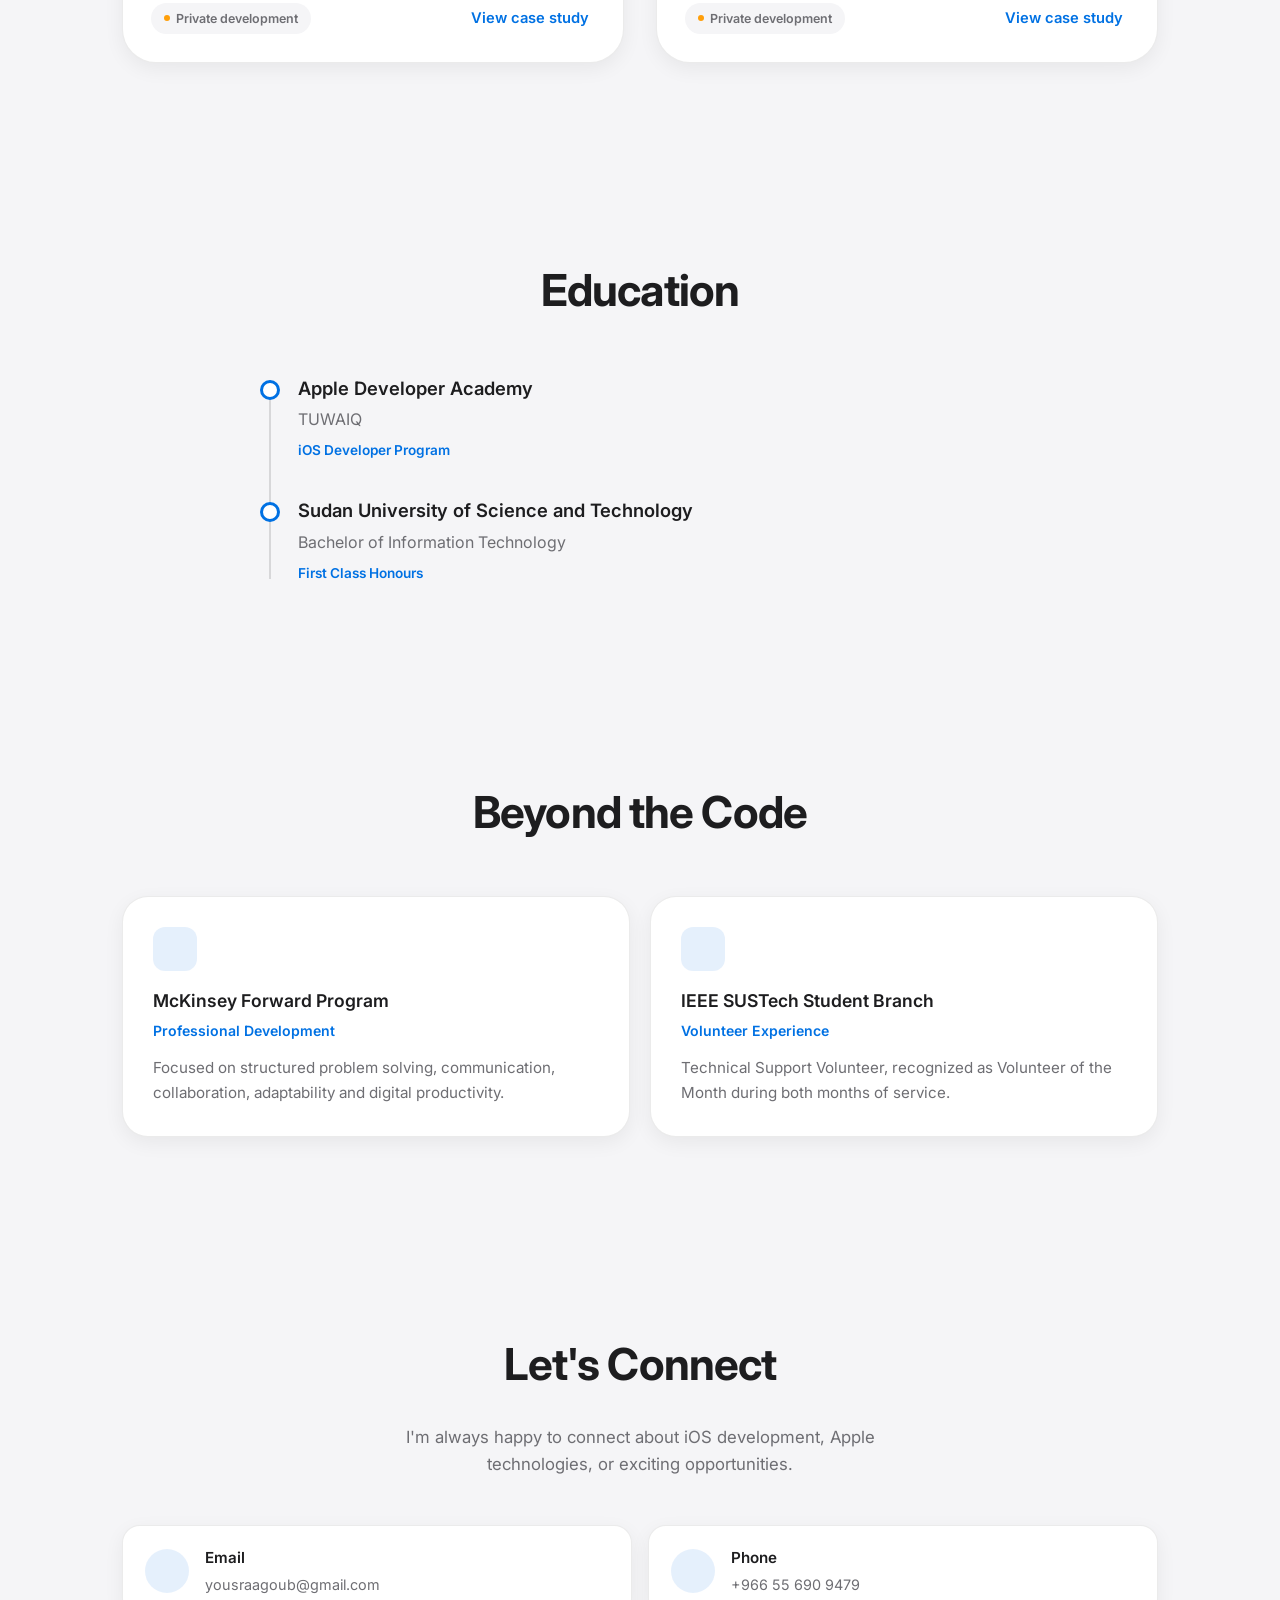
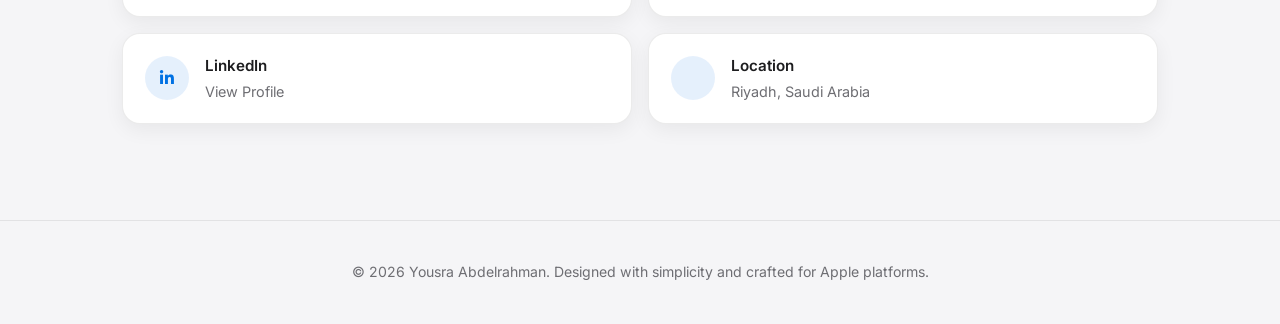
==== commit b8543271: "Update React skill description to 'React (Foundational)'" ====
--- a/index.html
+++ b/index.html
@@ -144,7 +144,7 @@
       <ul>
         <li><img class="skill-logo" src="https://cdn.simpleicons.org/html5/6e6e73" alt="" loading="lazy">HTML</li>
         <li><img class="skill-logo" src="https://cdn.simpleicons.org/css/6e6e73" alt="" loading="lazy">CSS</li>
-        <li><img class="skill-logo" src="https://cdn.simpleicons.org/react/6e6e73" alt="" loading="lazy">React</li>
+        <li><img class="skill-logo" src="https://cdn.simpleicons.org/react/6e6e73" alt="" loading="lazy">React (Foundational) </li>
       </ul>
     </div>
     <div class="skill-card reveal">
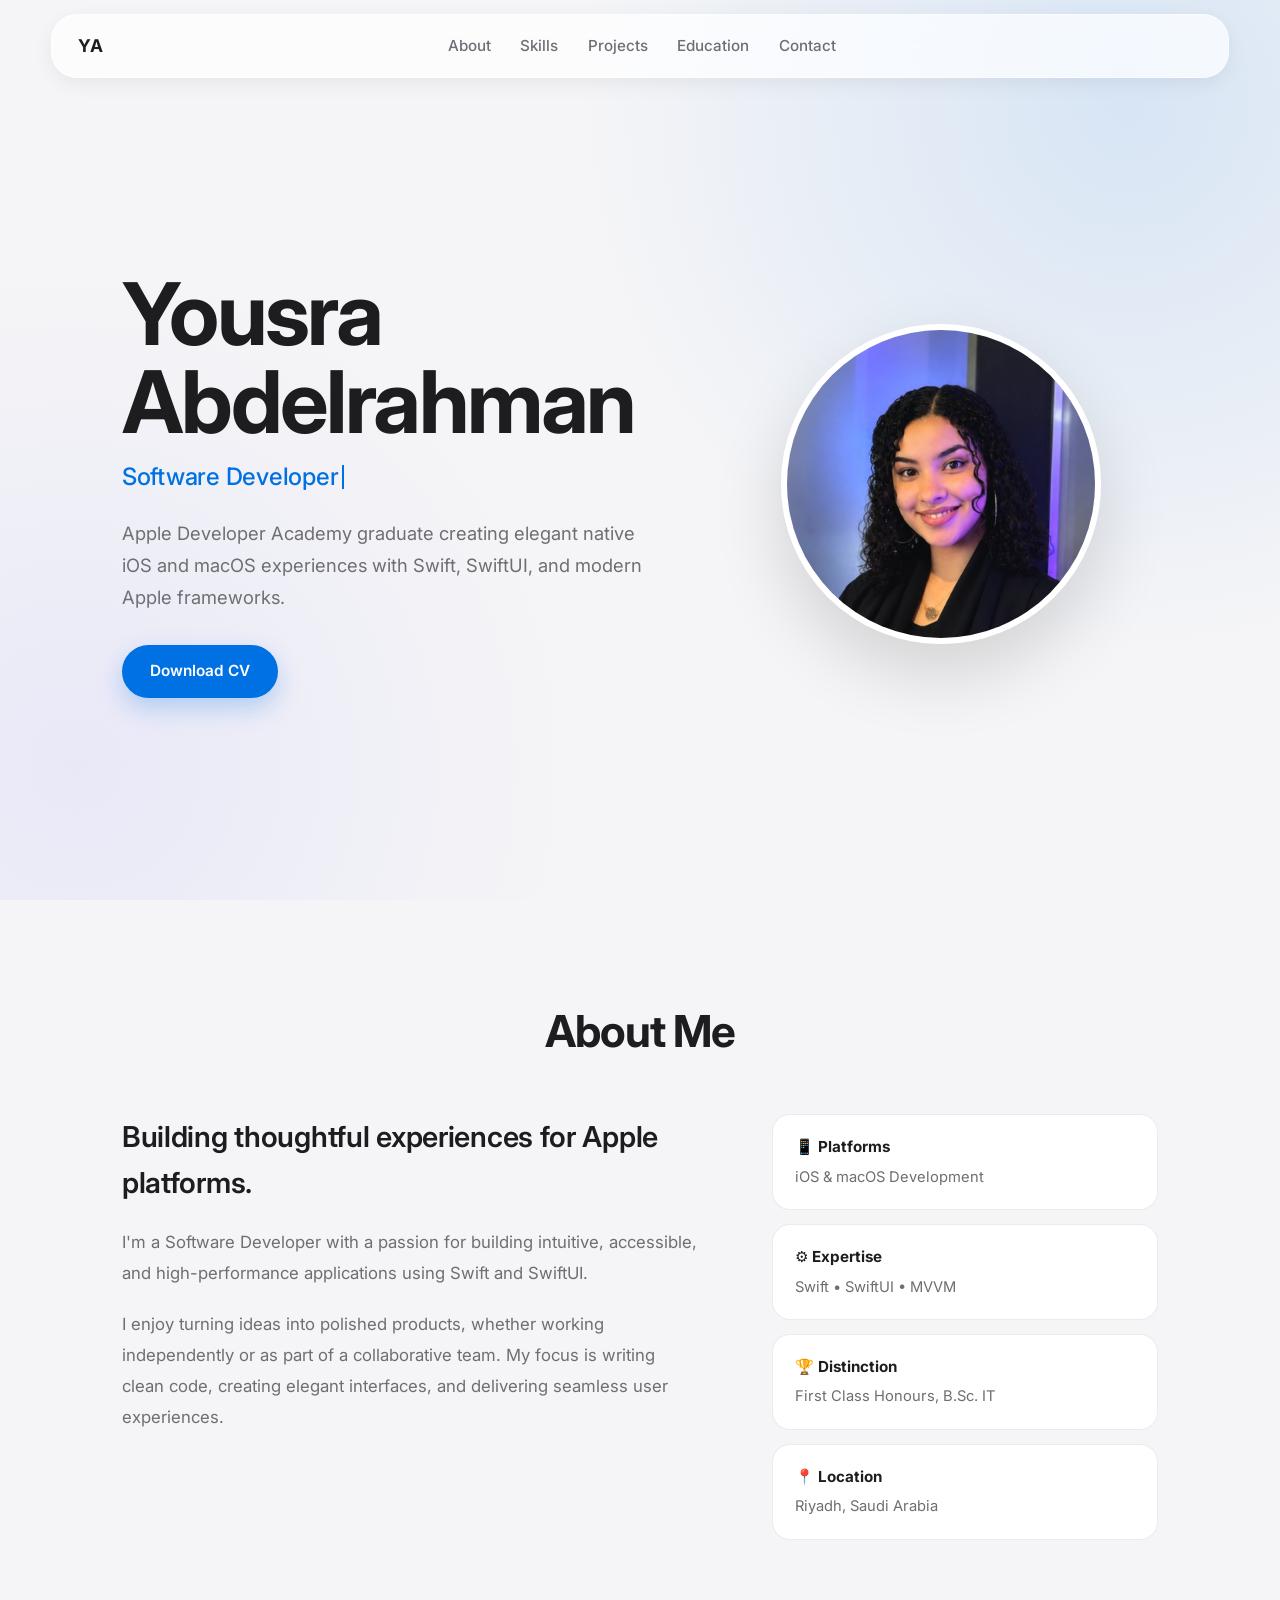
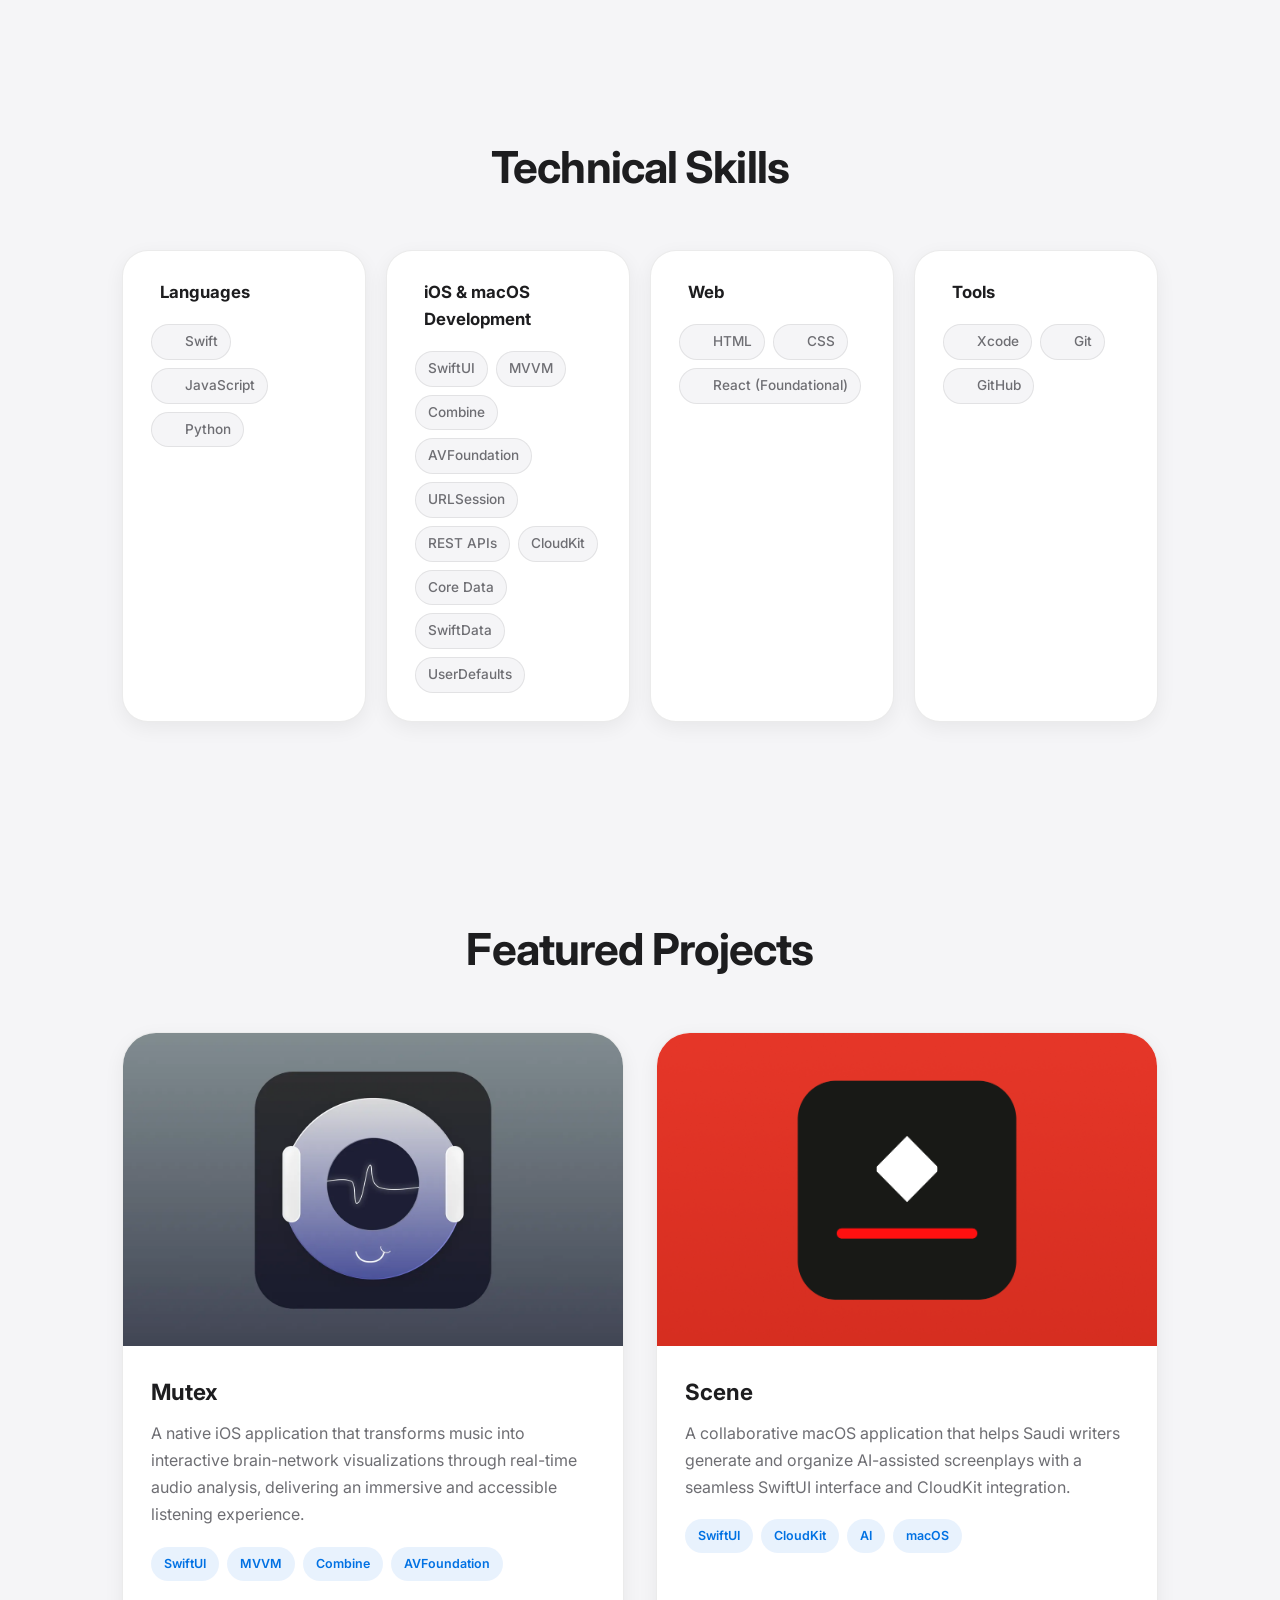
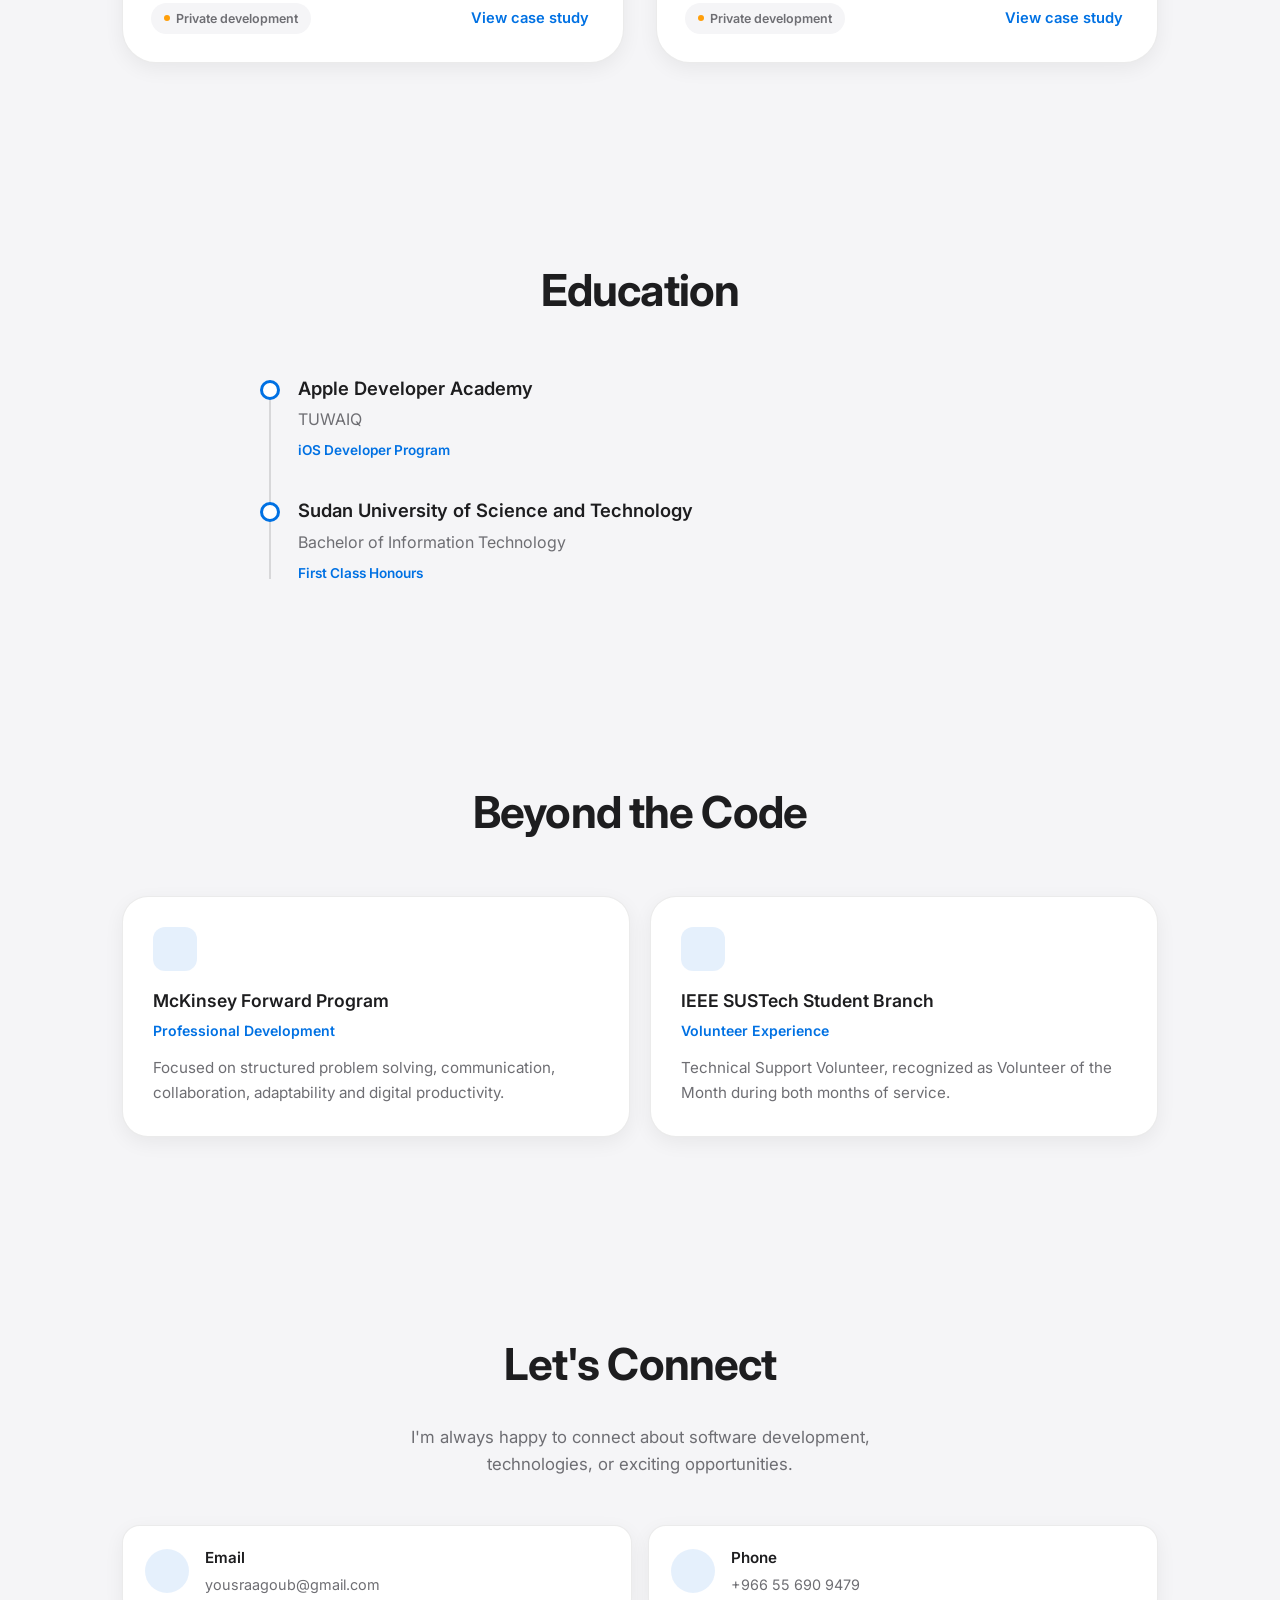
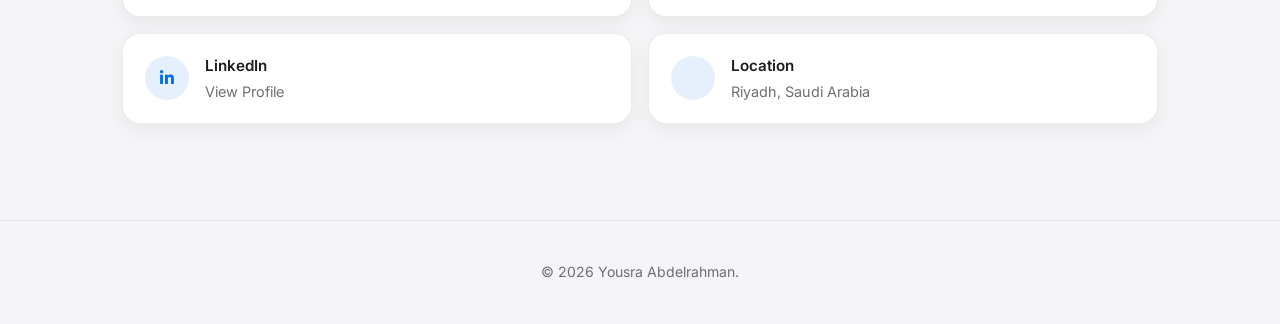
==== commit 35c4d7d5: "Revise contact section and footer text Updated contact intro to reflect broader software development" ====
--- a/index.html
+++ b/index.html
@@ -240,7 +240,7 @@
 <section id="contact">
   <div class="section-title reveal">Let's Connect</div>
   <p class="contact-intro reveal">
-    I'm always happy to connect about iOS development, Apple technologies, or exciting opportunities.
+    I'm always happy to connect about software development, technologies, or exciting opportunities.
   </p>
 
   <div class="contact-grid">
@@ -269,7 +269,7 @@
 </main>
 
 <footer>
-  <p>© <span class="current-year">2026</span> Yousra Abdelrahman. Designed with simplicity and crafted for Apple platforms.</p>
+  <p>© <span class="current-year">2026</span> Yousra Abdelrahman.</p>
 </footer>
 
 <button class="back-to-top" aria-label="Back to top">
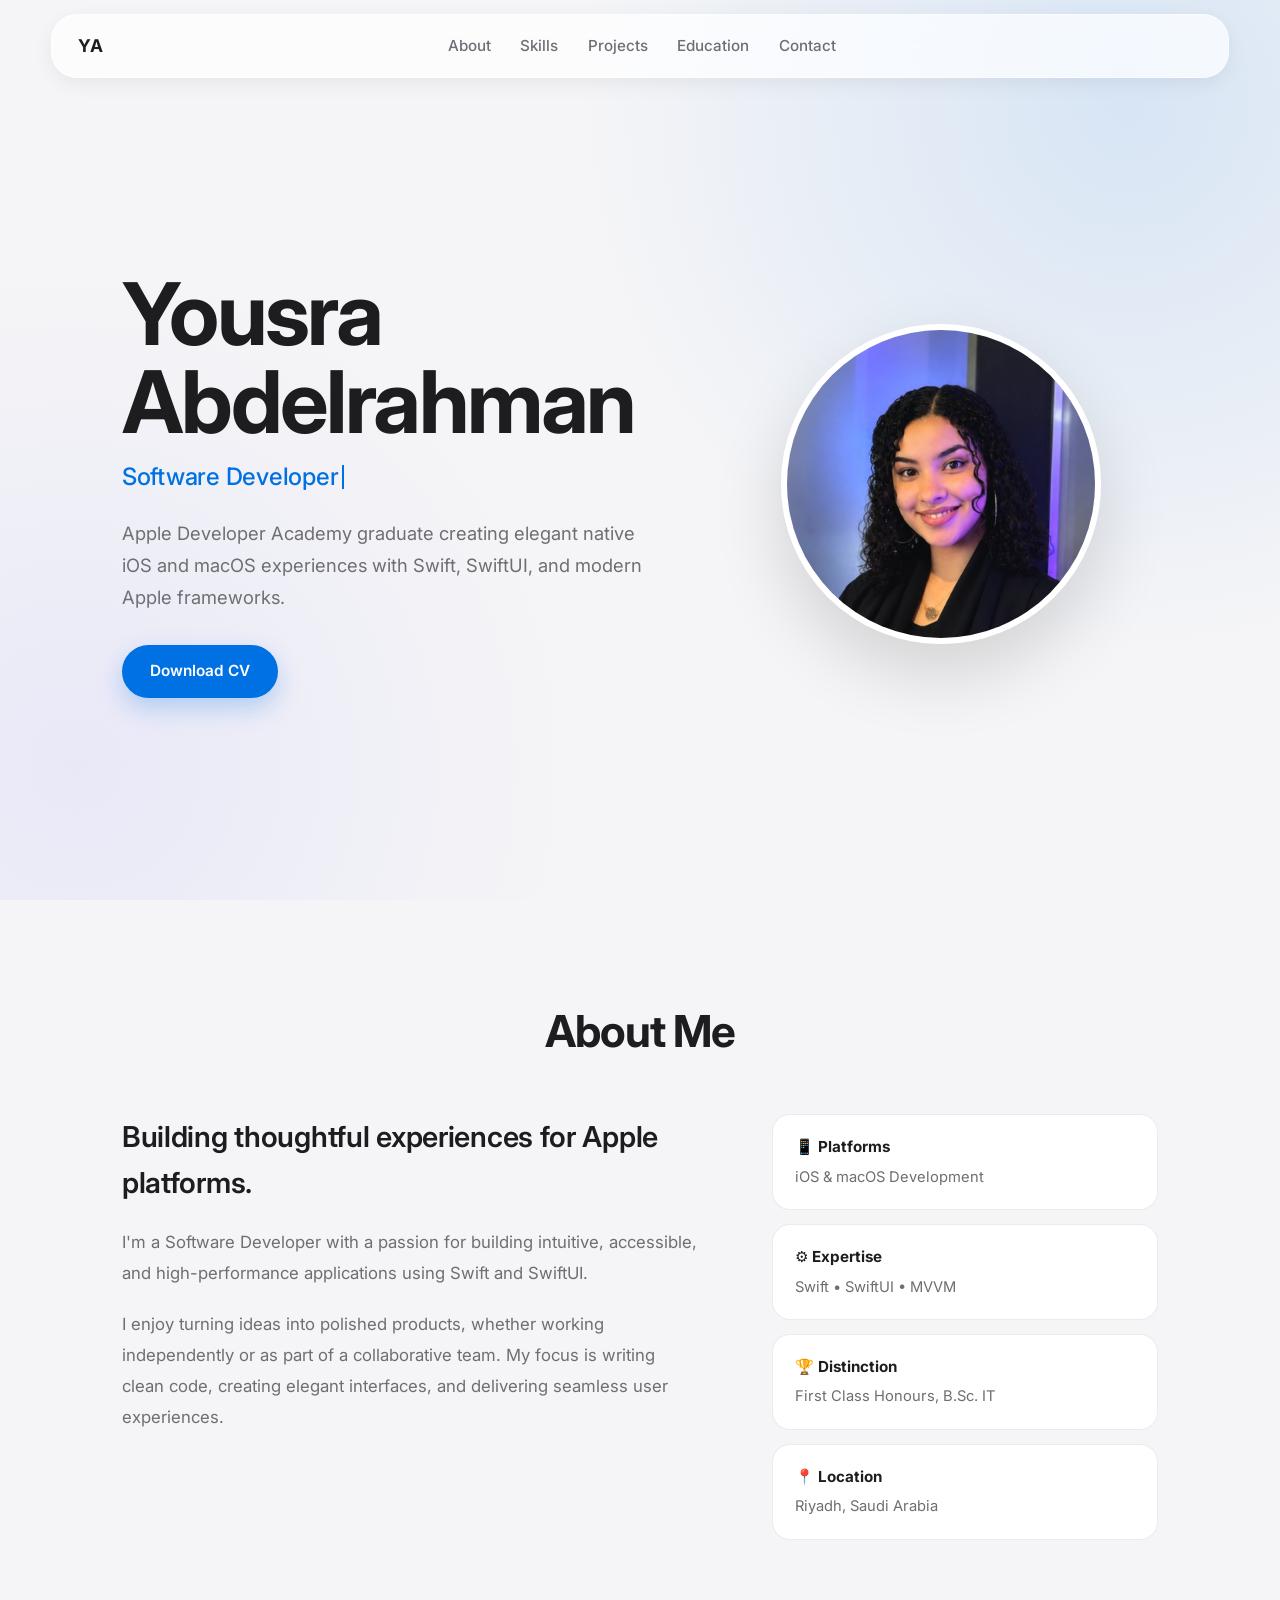
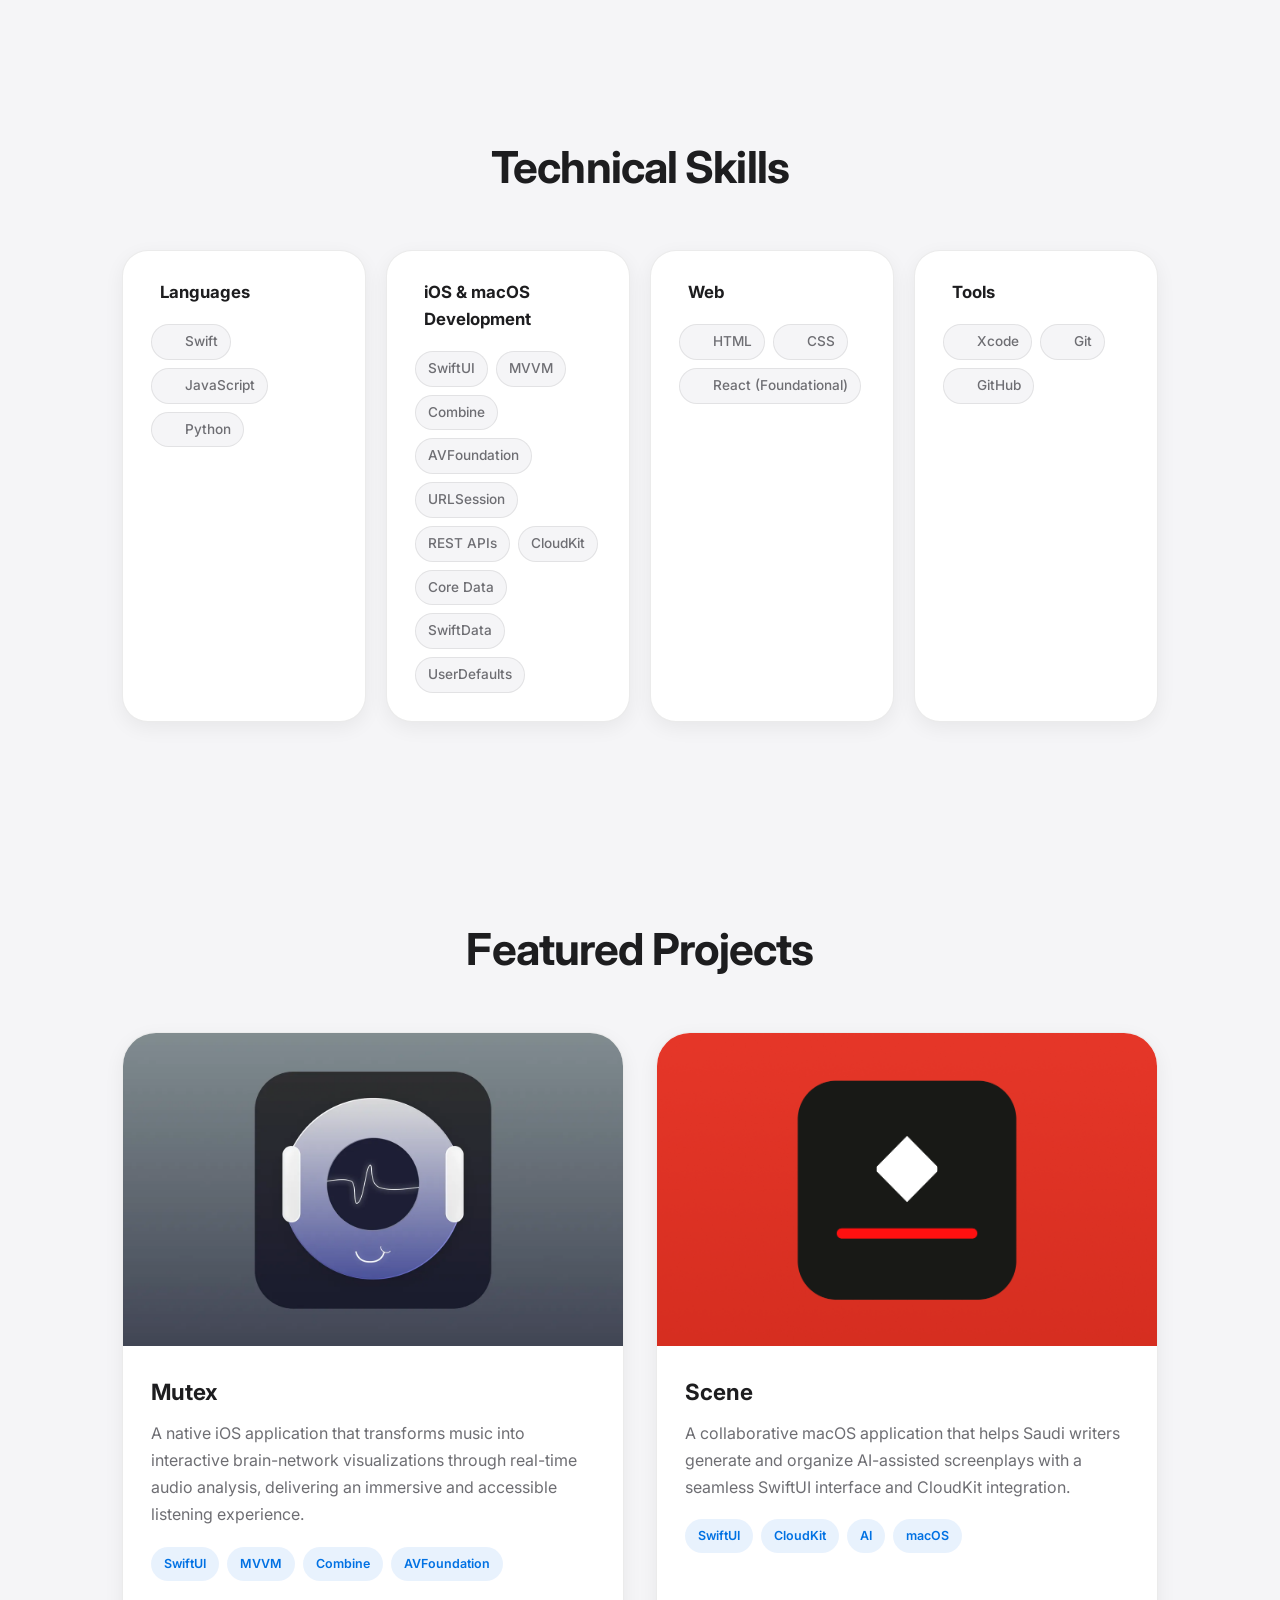
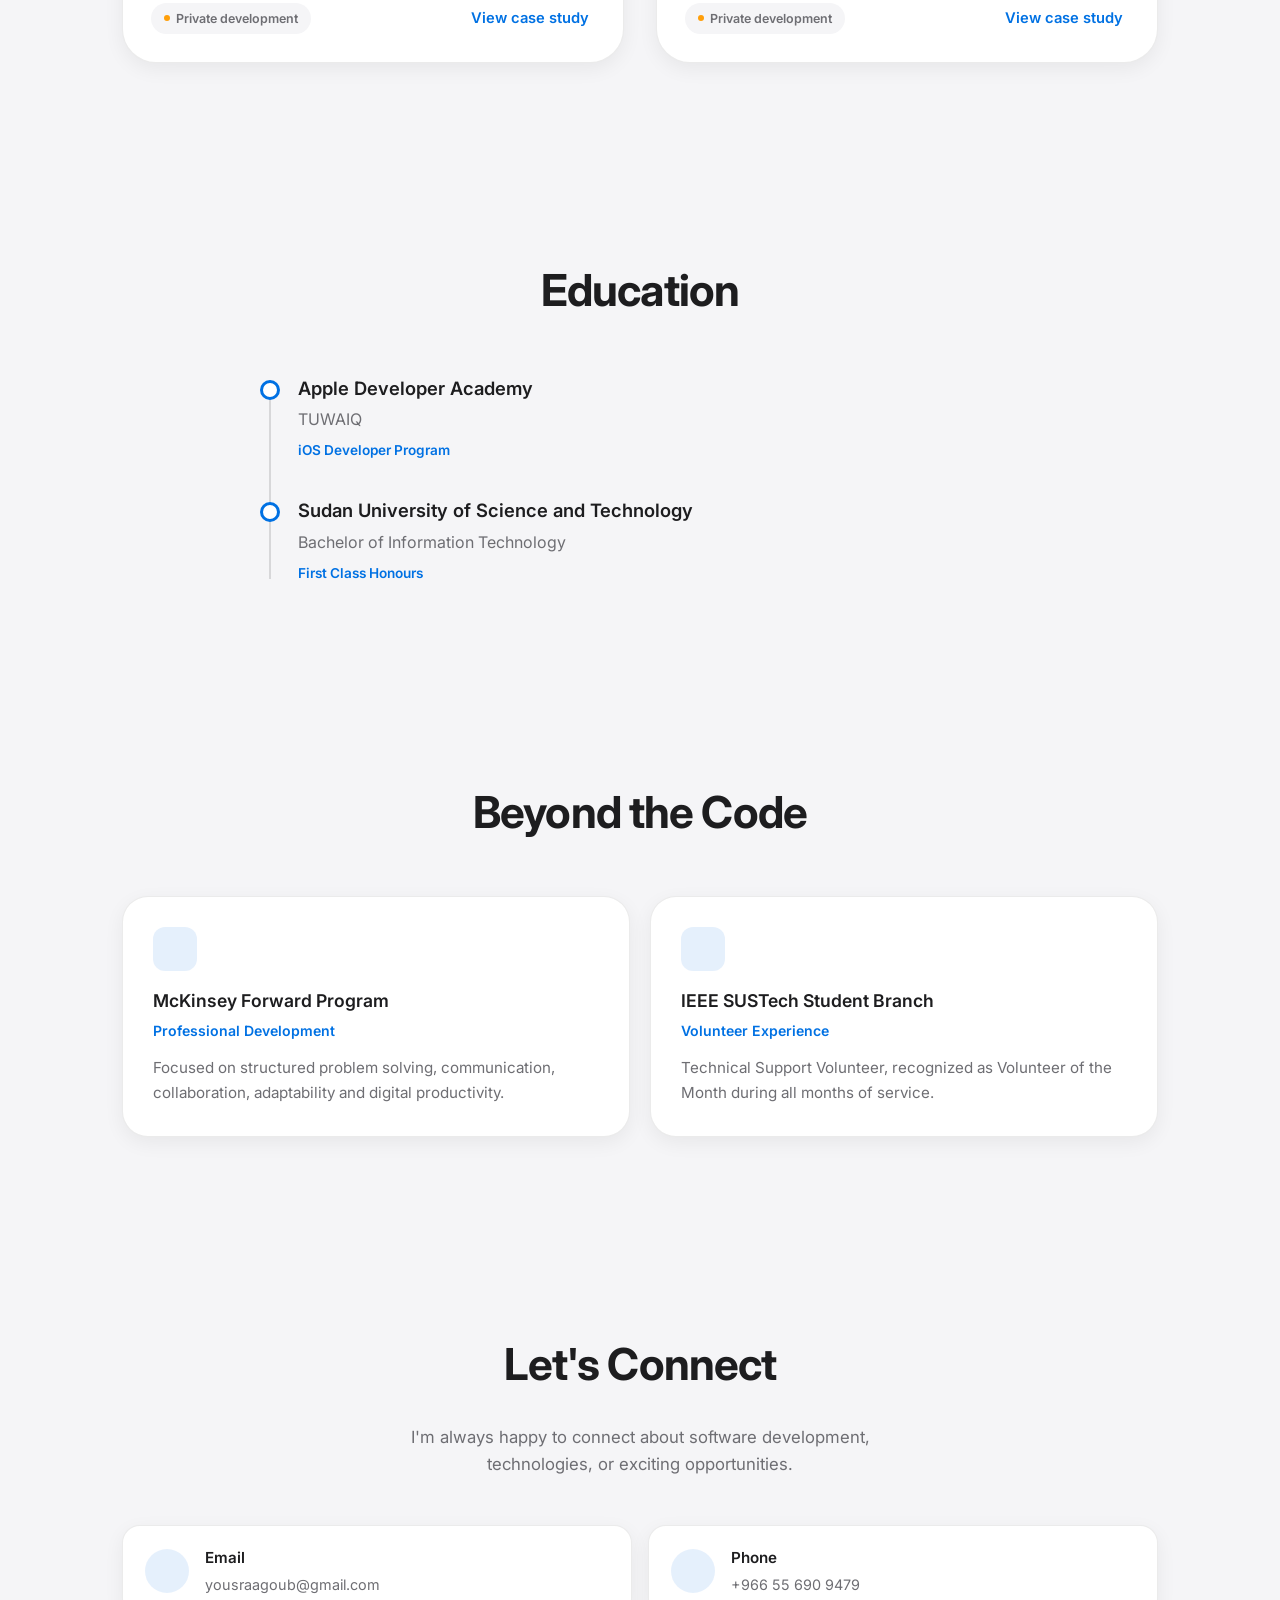
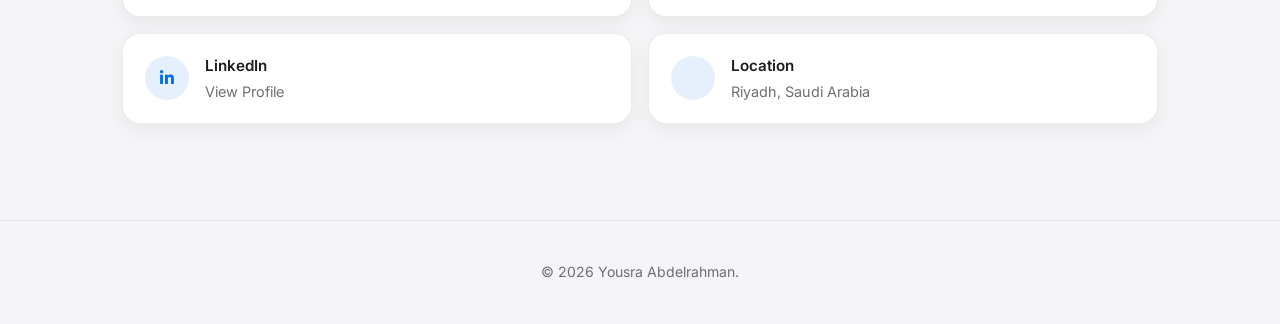
==== commit d624b2fa: "Update volunteer recognition duration in index.html" ====
--- a/index.html
+++ b/index.html
@@ -231,7 +231,7 @@
       <div class="beyond-icon"><i data-lucide="heart-handshake"></i></div>
       <h3>IEEE SUSTech Student Branch</h3>
       <p class="beyond-org">Volunteer Experience</p>
-      <p>Technical Support Volunteer, recognized as Volunteer of the Month during both months of service.</p>
+      <p>Technical Support Volunteer, recognized as Volunteer of the Month during all months of service.</p>
     </div>
   </div>
 </section>
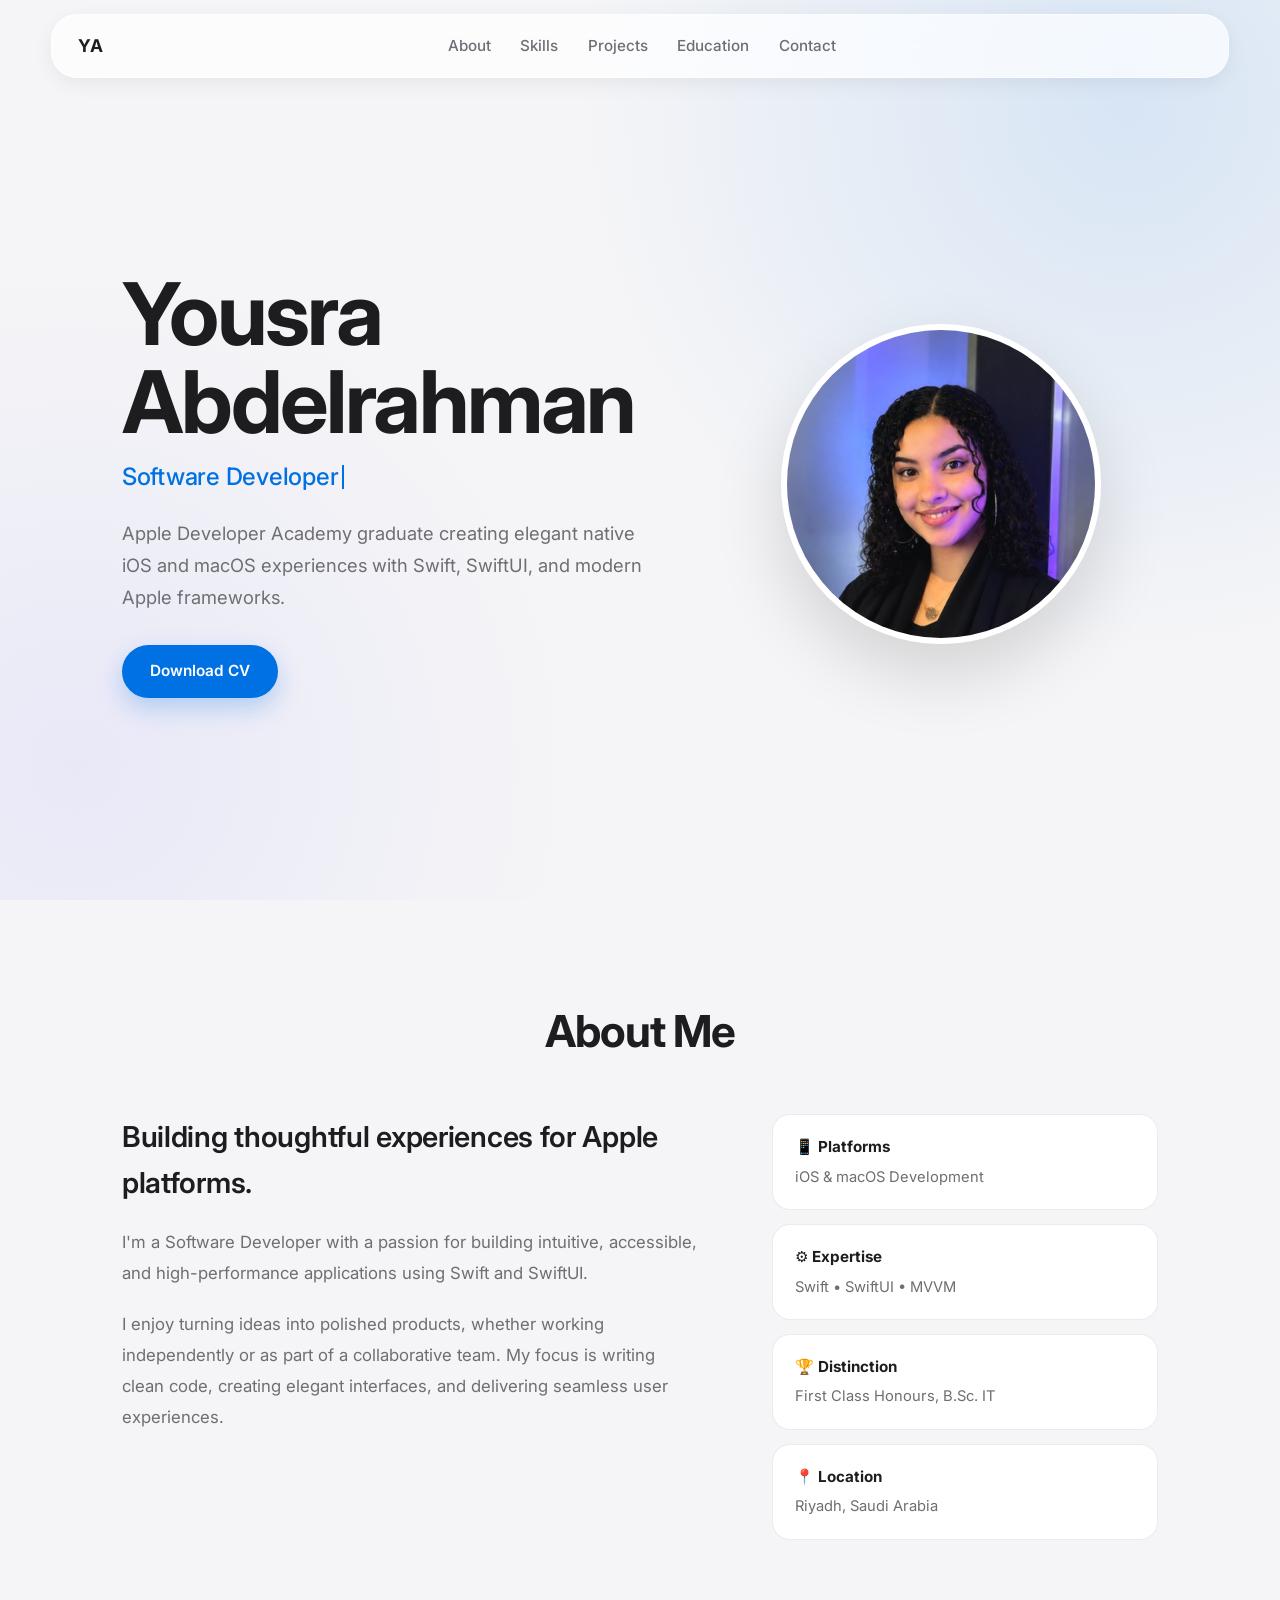
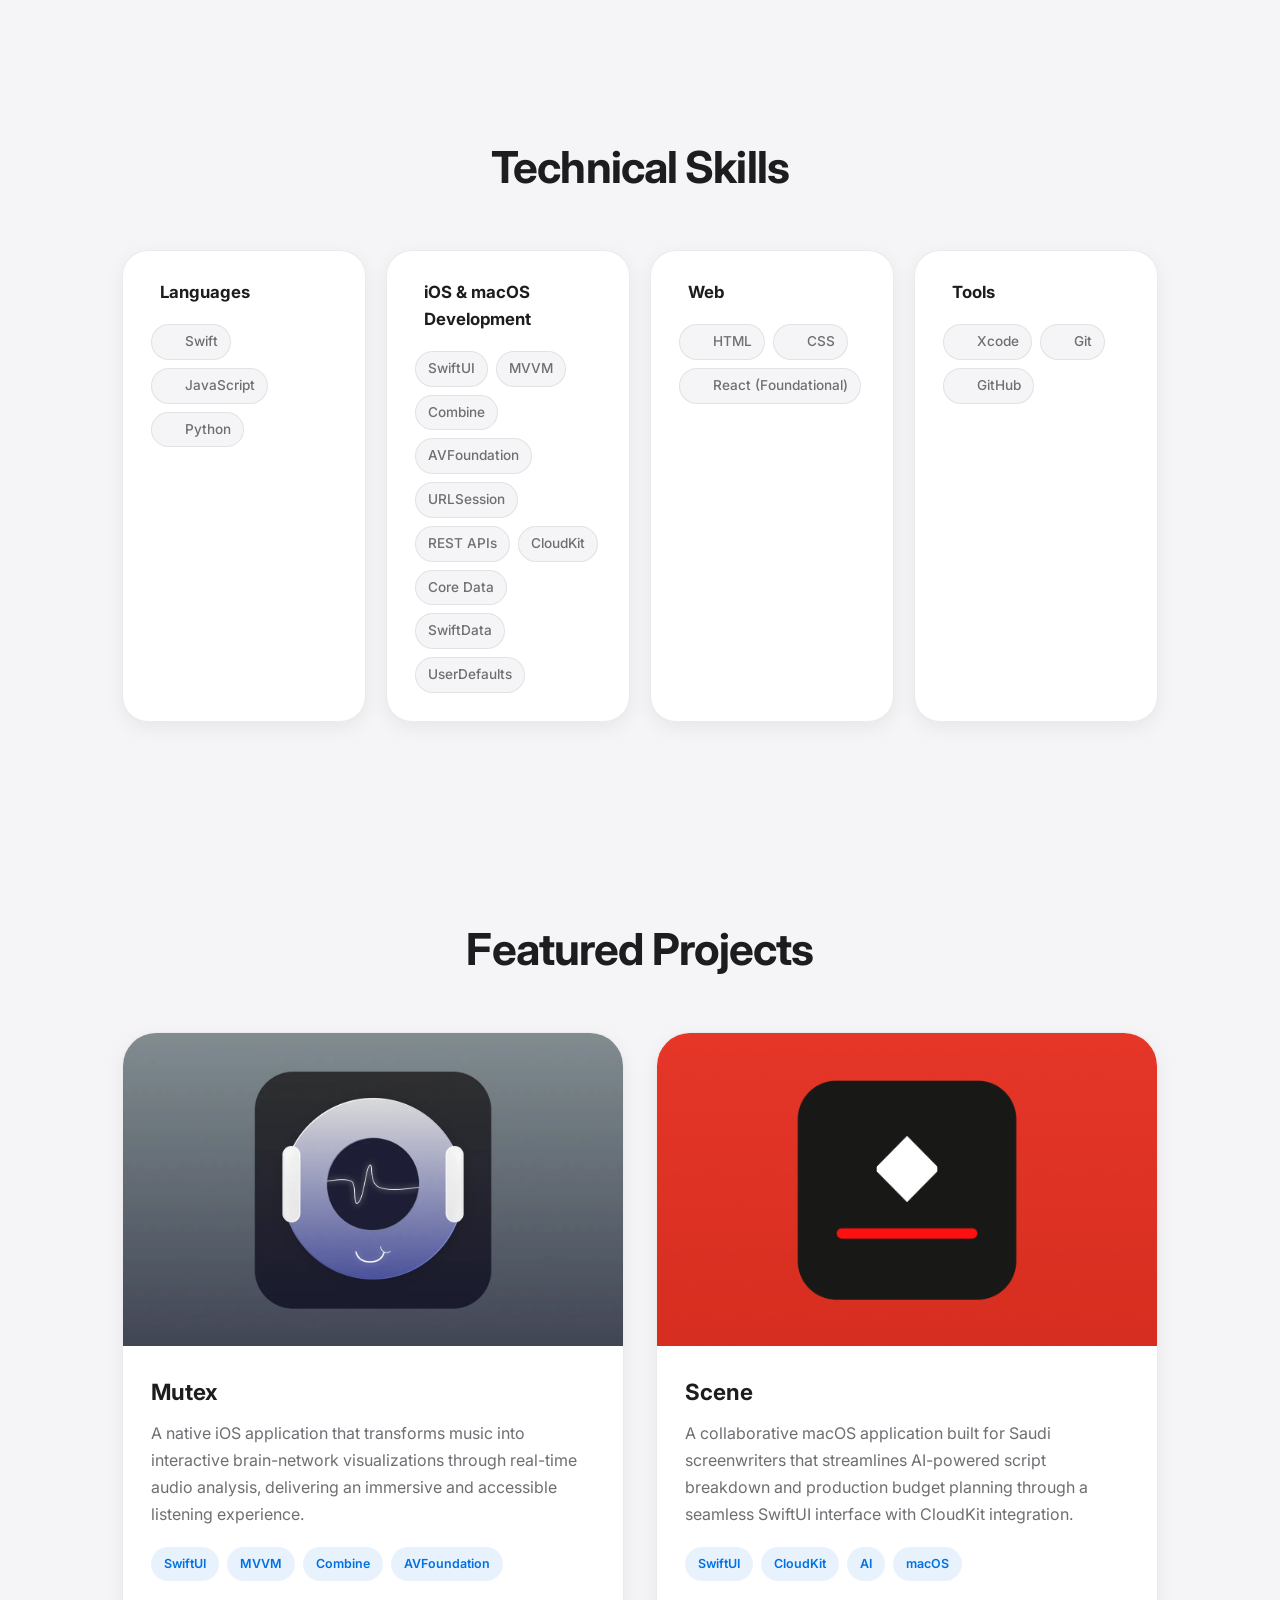
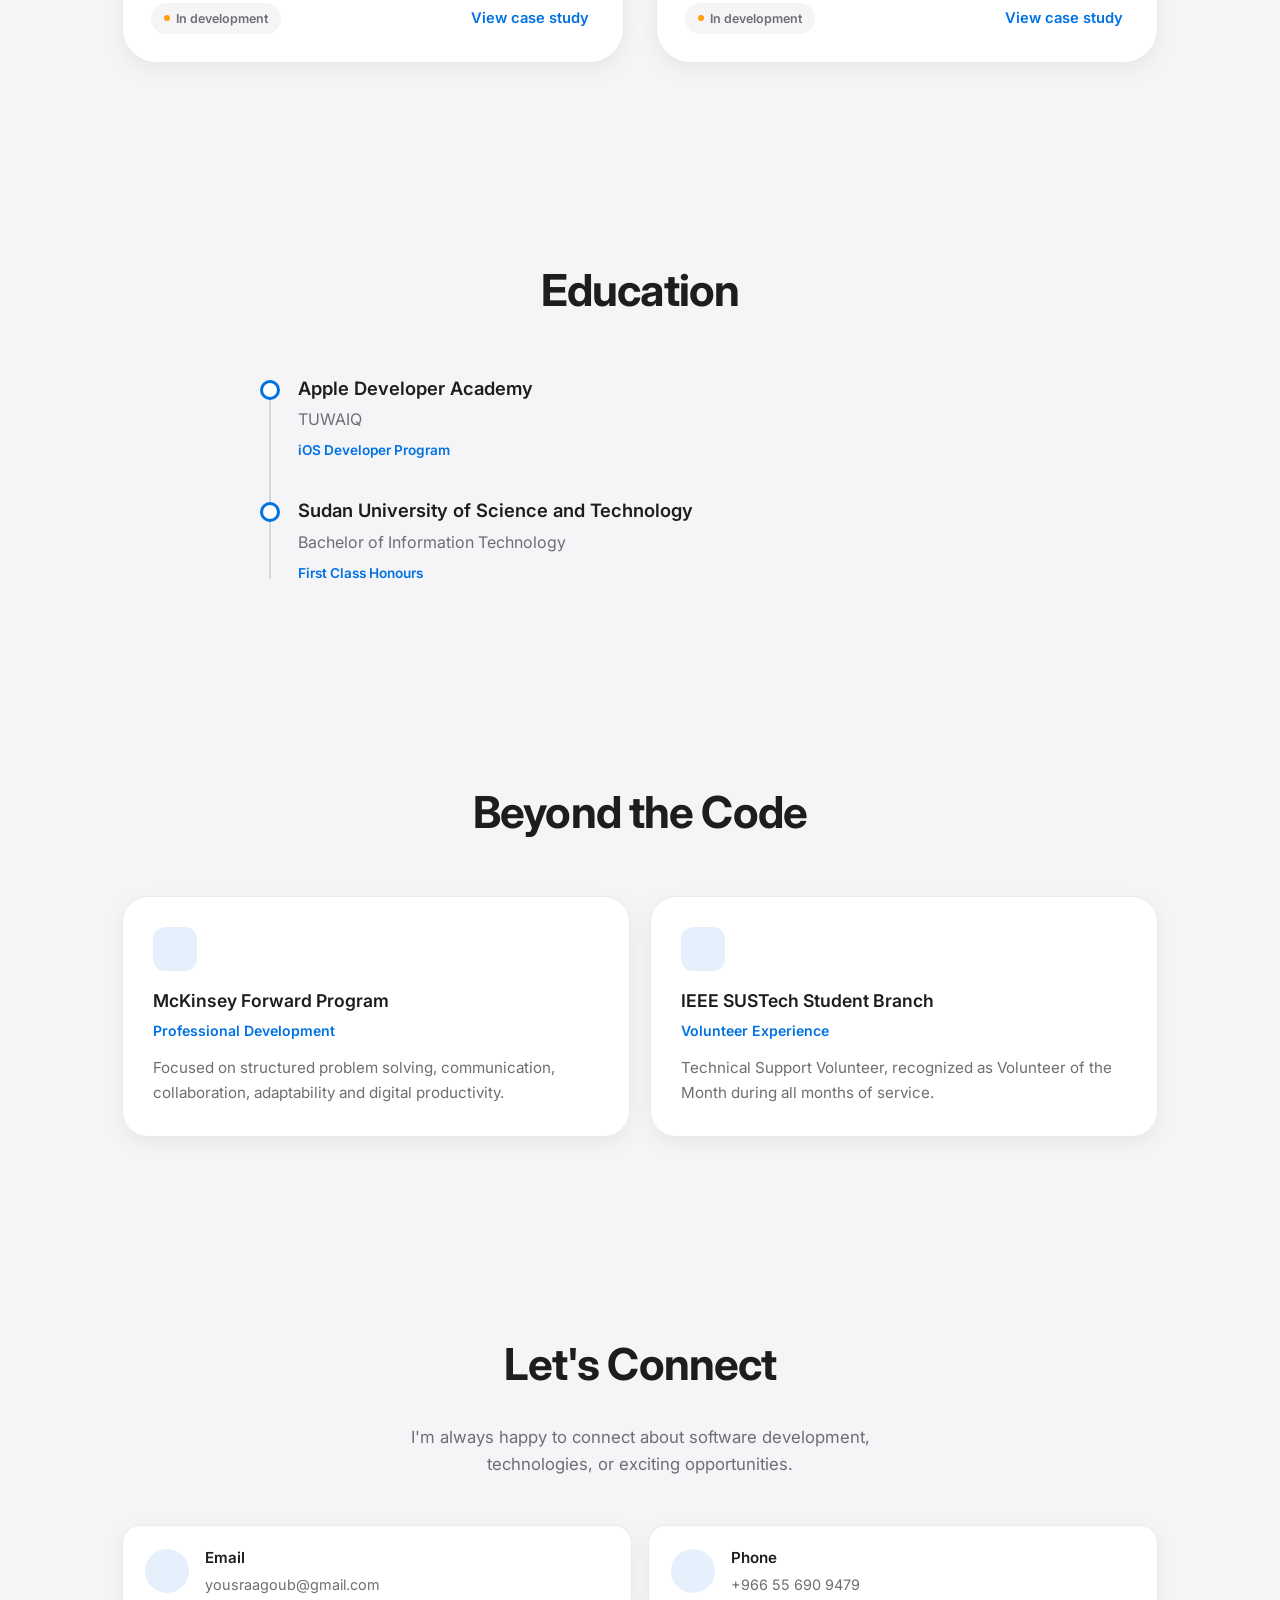
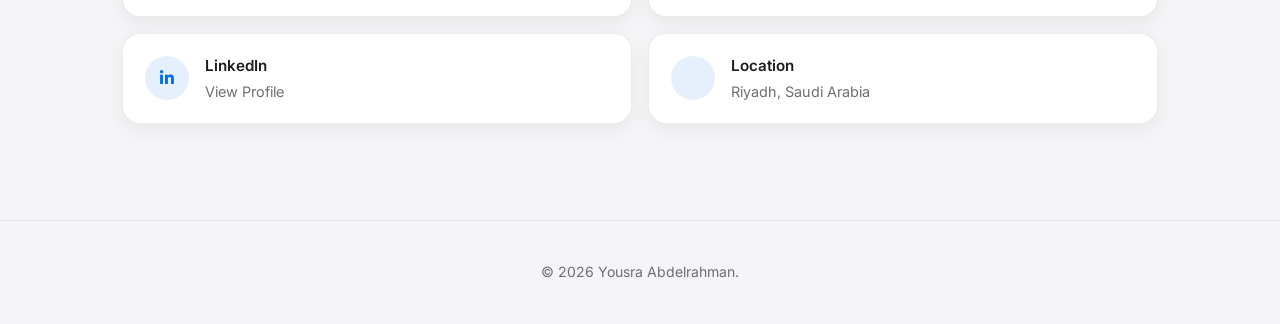
==== commit ea81a840: "Change project status to 'In development' and update description Updated project status and descript" ====
--- a/index.html
+++ b/index.html
@@ -1,7 +1,7 @@
 <!DOCTYPE html>
 <html lang="en">
 <head>
-  
+<link rel="icon" href="favicon3.ico">
 <link rel="stylesheet" href="https://cdnjs.cloudflare.com/ajax/libs/font-awesome/6.7.2/css/all.min.css">
 <meta charset="UTF-8">
 <meta name="viewport" content="width=device-width, initial-scale=1.0">
@@ -173,7 +173,7 @@
           <span>SwiftUI</span><span>MVVM</span><span>Combine</span><span>AVFoundation</span>
         </div>
         <div class="project-footer">
-          <span class="project-status"><span class="dot"></span> Private development</span>
+          <span class="project-status"><span class="dot"></span> In development</span>
           <span class="project-link">View case study <i data-lucide="arrow-right"></i></span>
         </div>
       </div>
@@ -183,12 +183,12 @@
       <div class="project-thumb"><img src="assets/scene.webp" alt="Scene app screenshot" loading="lazy" width="1800" height="810"></div>
       <div class="project-content">
         <h3>Scene</h3>
-        <p>A collaborative macOS application that helps Saudi writers generate and organize AI-assisted screenplays with a seamless SwiftUI interface and CloudKit integration.</p>
+        <p>A collaborative macOS application built for Saudi screenwriters that streamlines AI-powered script breakdown and production budget planning through a seamless SwiftUI interface with CloudKit integration.</p>
         <div class="tags">
           <span>SwiftUI</span><span>CloudKit</span><span>AI</span><span>macOS</span>
         </div>
         <div class="project-footer">
-          <span class="project-status"><span class="dot"></span> Private development</span>
+          <span class="project-status"><span class="dot"></span> In development</span>
           <span class="project-link">View case study <i data-lucide="arrow-right"></i></span>
         </div>
       </div>
